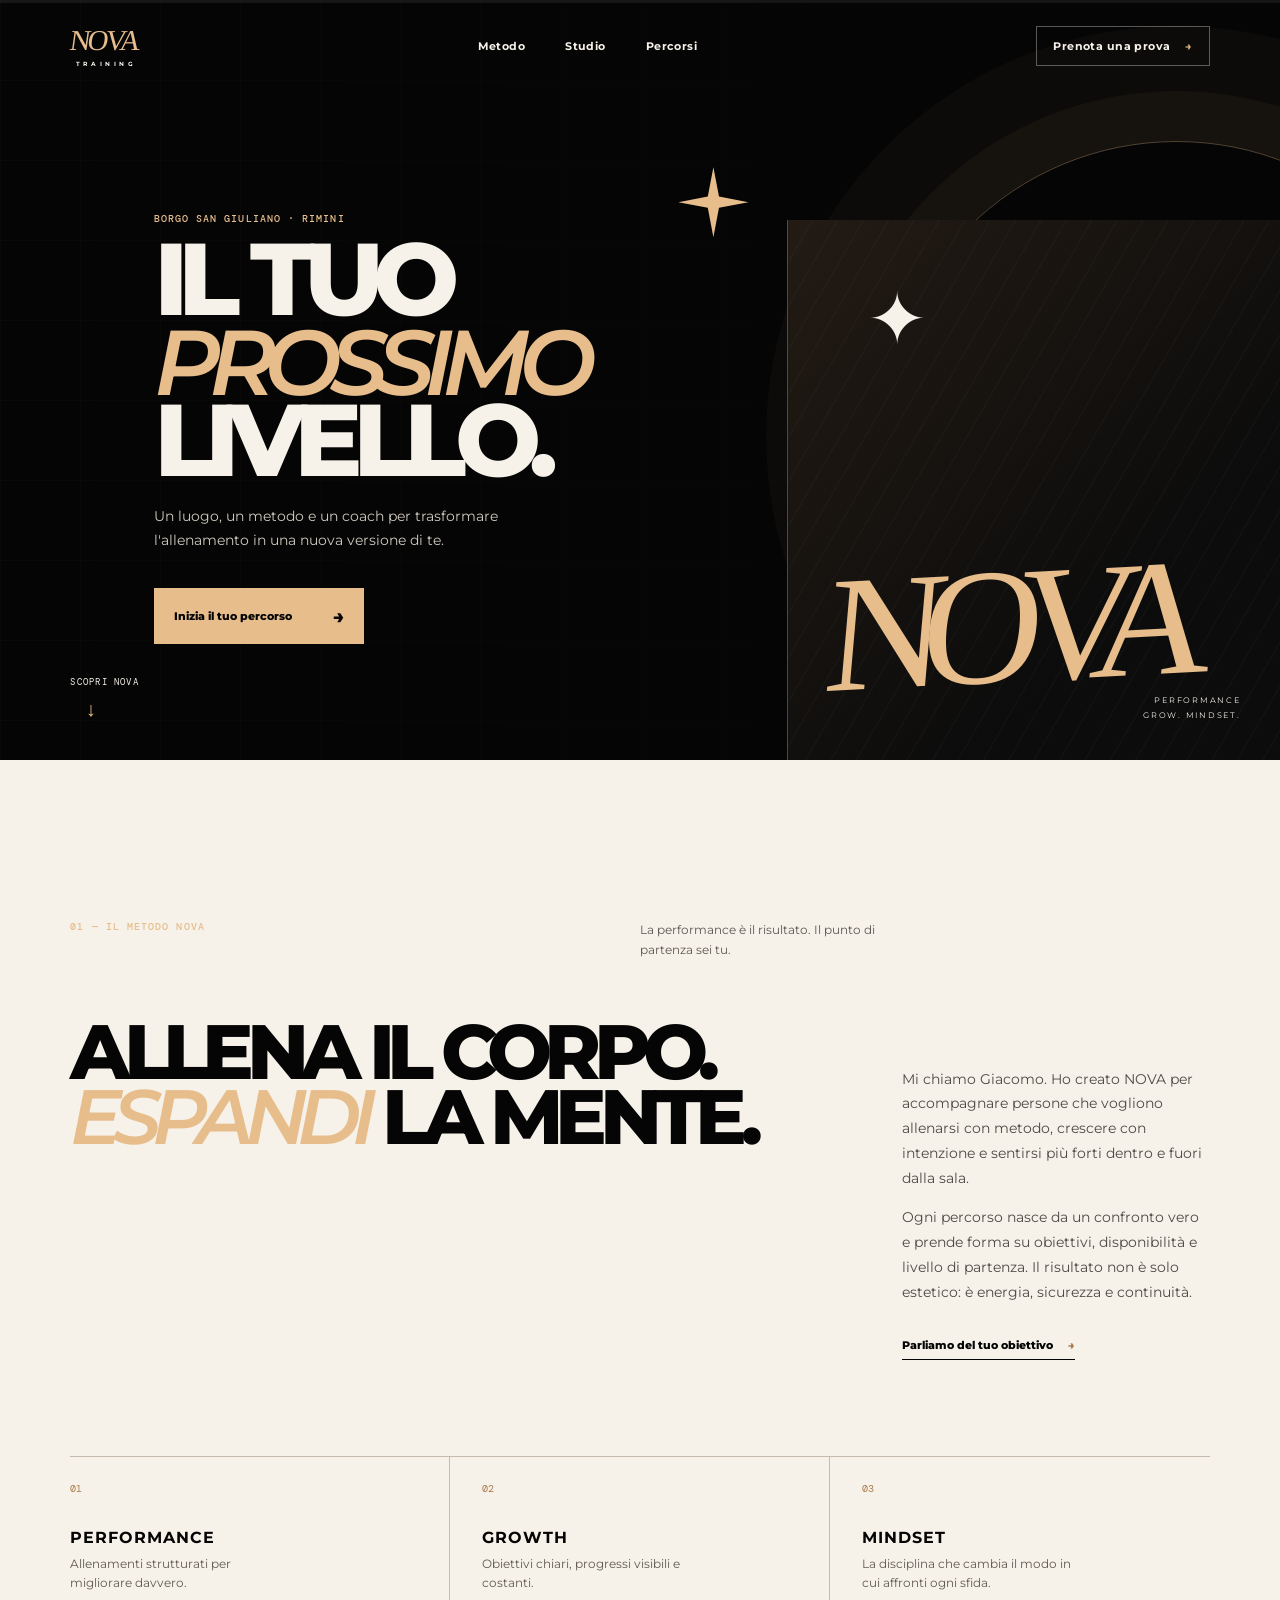
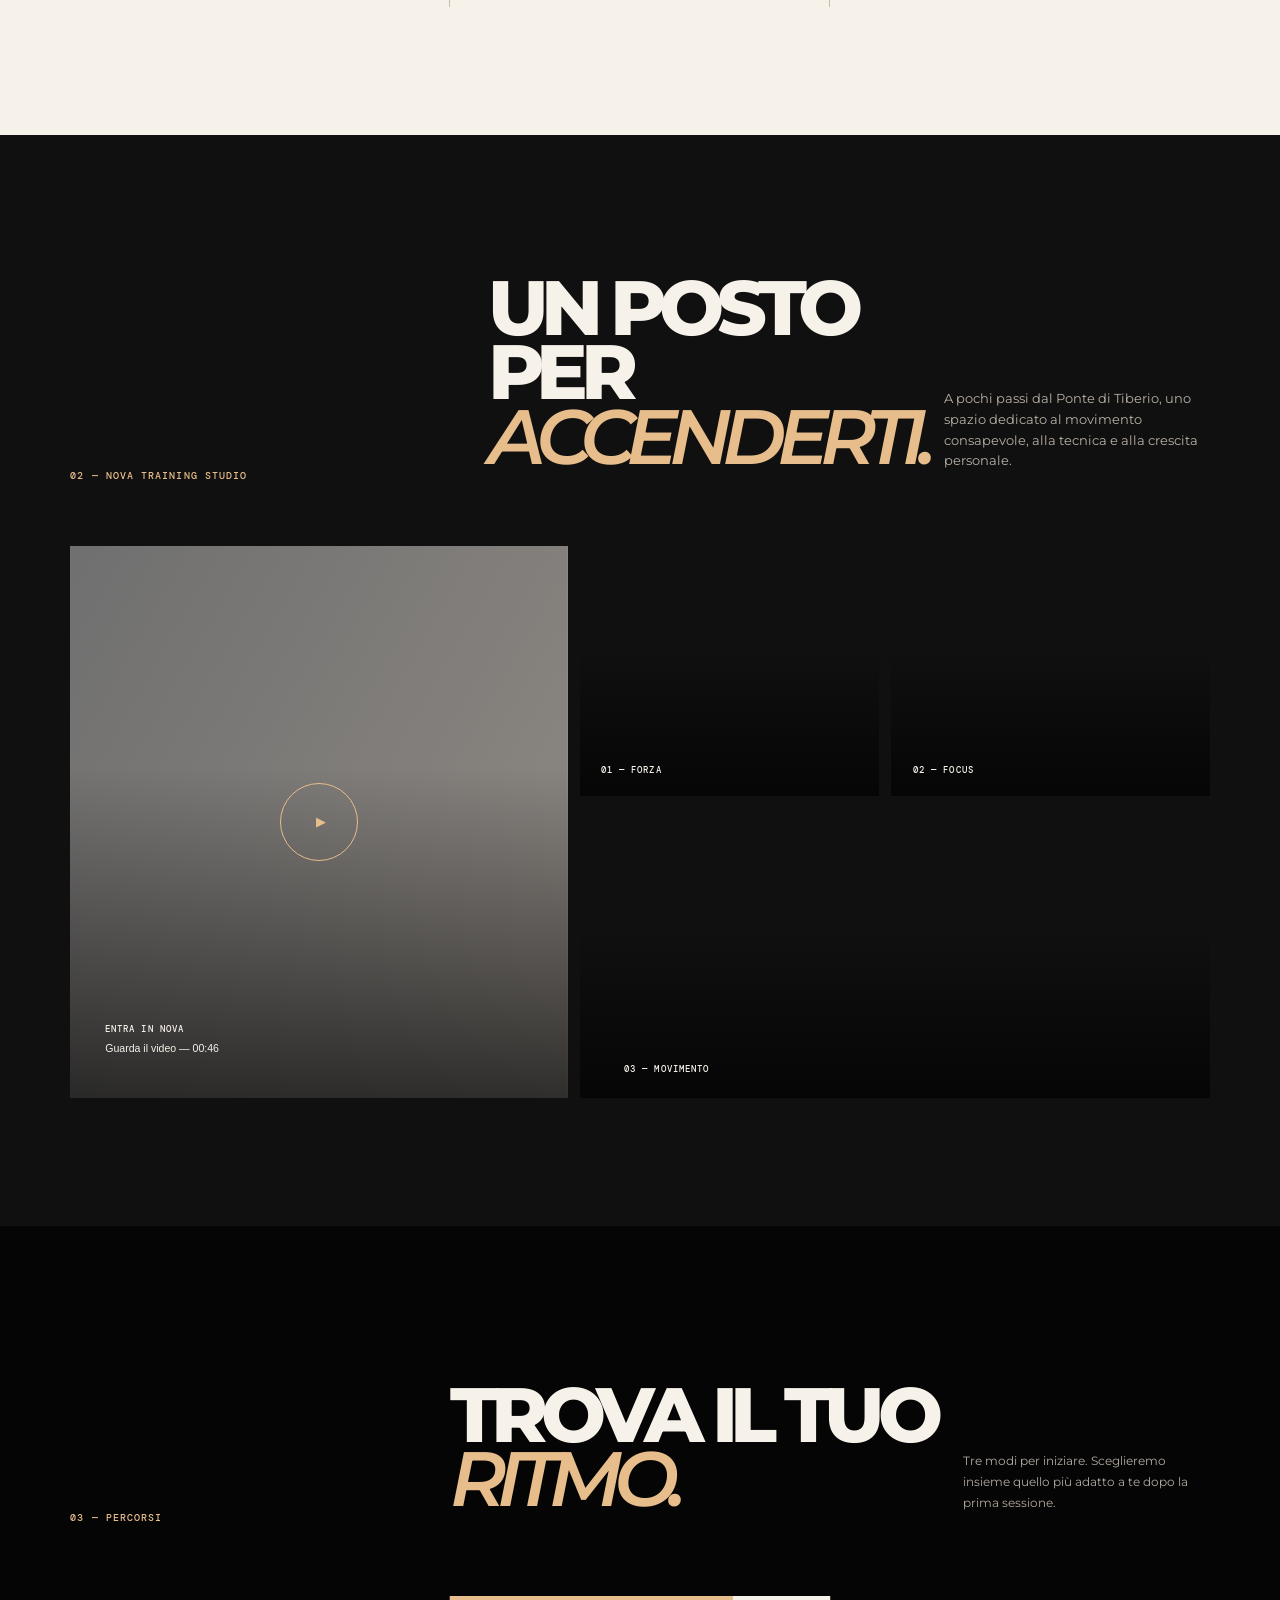
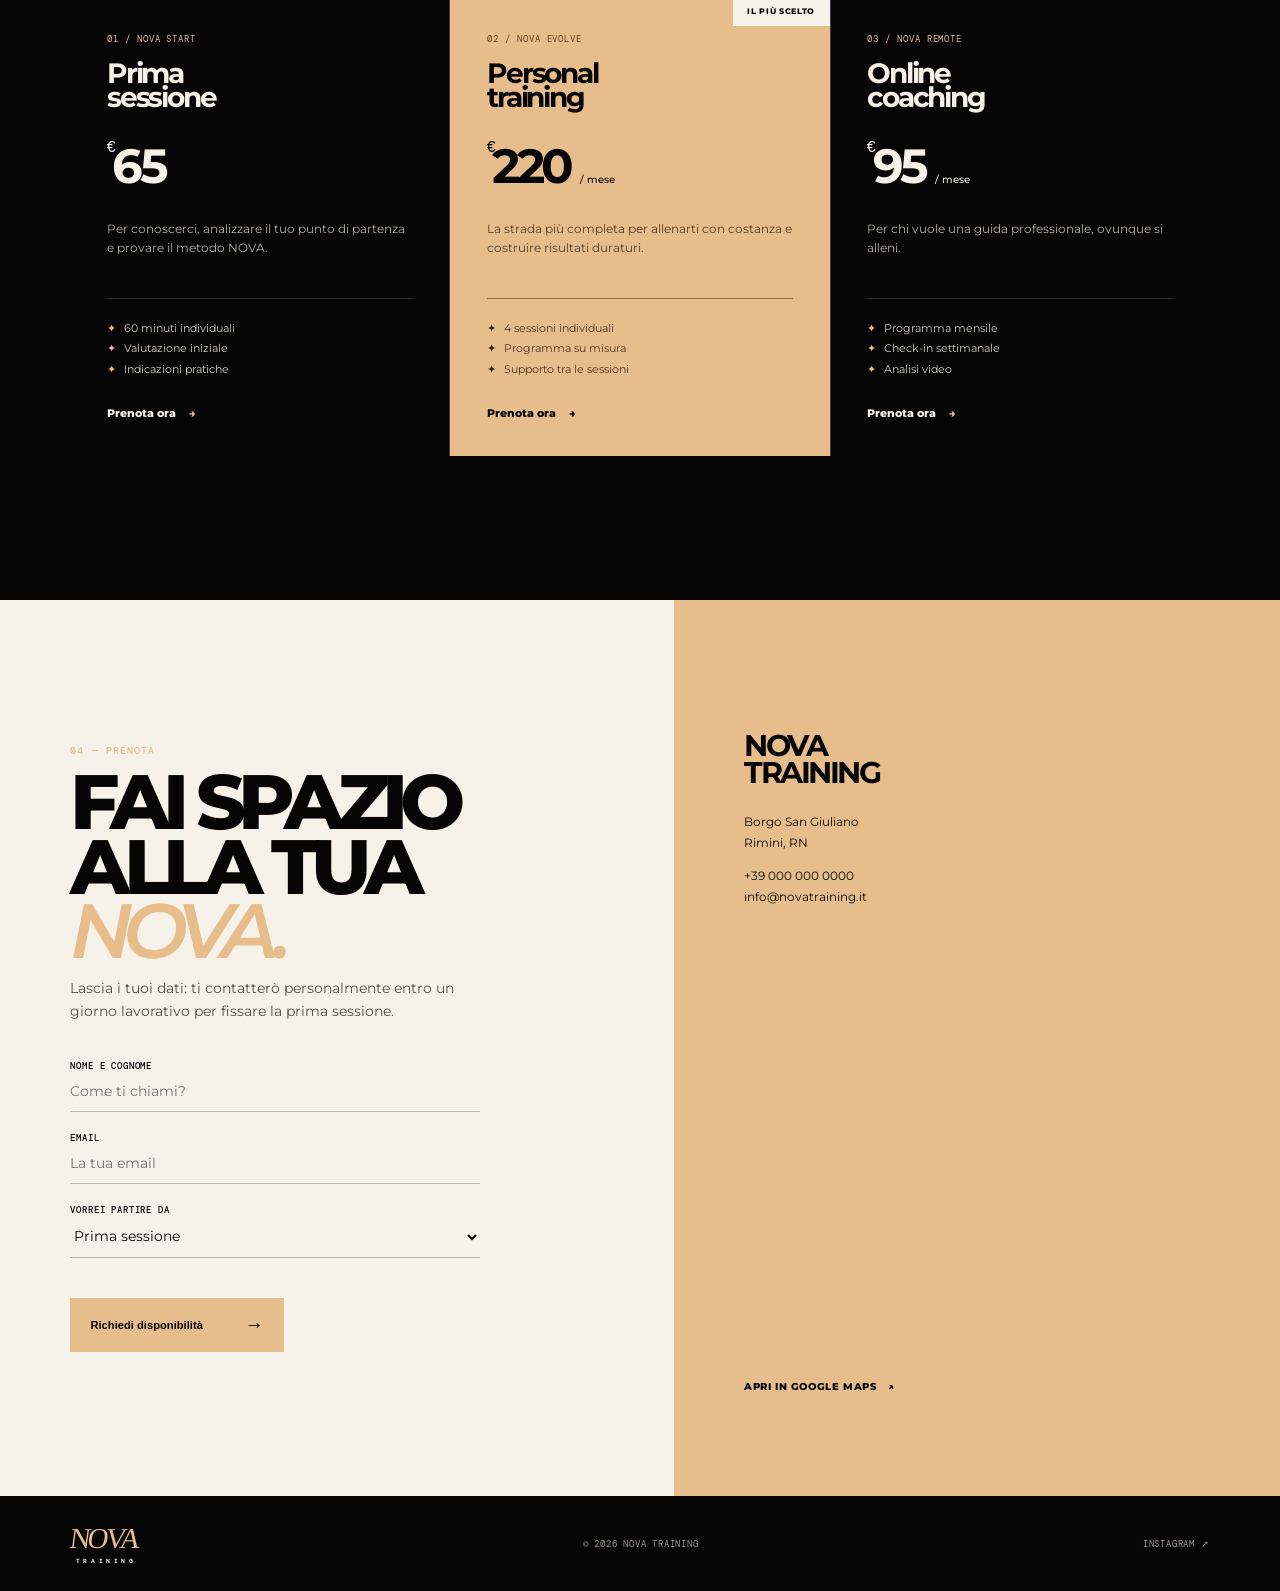
==== index.html @ 66d13d7b "Add files via upload" ====
<!doctype html>
<html lang="it">
  <head>
    <meta charset="UTF-8" />
    <meta name="viewport" content="width=device-width, initial-scale=1.0" />
    <meta name="description" content="NOVA Training: performance, crescita e mindset. Personal training a Borgo San Giuliano, Rimini." />
    <title>NOVA Training — Performance. Grow. Mindset.</title>
    <link rel="preconnect" href="https://fonts.googleapis.com" />
    <link rel="preconnect" href="https://fonts.gstatic.com" crossorigin />
    <link href="https://fonts.googleapis.com/css2?family=DM+Mono:wght@400;500&family=Montserrat:ital,wght@0,500;0,600;0,700;0,800;1,600&family=Permanent+Marker&display=swap" rel="stylesheet" />
    <link rel="stylesheet" href="nova-training.css" />
  </head>
  <body>
    <div class="progress" aria-hidden="true"><span></span></div>
    <header class="header">
      <a class="logo" href="#inizio" aria-label="NOVA Training, home"><span>NOVA</span><small>TRAINING</small></a>
      <nav aria-label="Navigazione principale"><a href="#metodo">Metodo</a><a href="#studio">Studio</a><a href="#percorsi">Percorsi</a></nav>
      <a class="header-cta" href="#prenota">Prenota una prova <b>→</b></a>
    </header>

    <main id="inizio">
      <section class="hero">
        <div class="hero-grid" aria-hidden="true"></div><div class="flash one"></div><div class="flash two"></div>
        <div class="hero-copy reveal"><p class="eyebrow">BORGO SAN GIULIANO · RIMINI</p><h1>IL TUO<br /><em>PROSSIMO</em><br />LIVELLO.</h1><p>Un luogo, un metodo e un coach per trasformare l'allenamento in una nuova versione di te.</p><a class="gold-button" href="#prenota">Inizia il tuo percorso <span>→</span></a></div>
        <div class="hero-mark" aria-hidden="true"><span class="star">✦</span><p>NOVA</p><small>PERFORMANCE<br />GROW. MINDSET.</small></div>
        <a class="scroll-link" href="#metodo">SCOPRI NOVA <span>↓</span></a>
      </section>

      <section class="statement" id="metodo">
        <div class="statement-top reveal"><p class="eyebrow">01 — IL METODO NOVA</p><p>La performance è il risultato. Il punto di partenza sei tu.</p></div>
        <div class="statement-body reveal"><h2>ALLENA IL CORPO.<br /><em>ESPANDI</em> LA MENTE.</h2><div><p>Mi chiamo Giacomo. Ho creato NOVA per accompagnare persone che vogliono allenarsi con metodo, crescere con intenzione e sentirsi più forti dentro e fuori dalla sala.</p><p>Ogni percorso nasce da un confronto vero e prende forma su obiettivi, disponibilità e livello di partenza. Il risultato non è solo estetico: è energia, sicurezza e continuità.</p><a class="arrow-link" href="#prenota">Parliamo del tuo obiettivo <span>→</span></a></div></div>
        <div class="value-list"><article class="reveal"><b>01</b><h3>PERFORMANCE</h3><p>Allenamenti strutturati per migliorare davvero.</p></article><article class="reveal"><b>02</b><h3>GROWTH</h3><p>Obiettivi chiari, progressi visibili e costanti.</p></article><article class="reveal"><b>03</b><h3>MINDSET</h3><p>La disciplina che cambia il modo in cui affronti ogni sfida.</p></article></div>
      </section>

      <section class="studio" id="studio">
        <div class="studio-intro reveal"><p class="eyebrow">02 — NOVA TRAINING STUDIO</p><h2>UN POSTO<br />PER <em>ACCENDERTI.</em></h2><p>A pochi passi dal Ponte di Tiberio, uno spazio dedicato al movimento consapevole, alla tecnica e alla crescita personale.</p></div>
        <div class="visual-board">
          <button class="video reveal" type="button" data-video="https://www.youtube-nocookie.com/embed/8mFzXnwzZqM?autoplay=1" aria-label="Guarda il video dello studio"><span class="play">▶</span><span><b>ENTRA IN NOVA</b><small>Guarda il video — 00:46</small></span></button>
          <figure class="gym-photo p-one reveal"><figcaption>01 — FORZA</figcaption></figure><figure class="gym-photo p-two reveal"><figcaption>02 — FOCUS</figcaption></figure><figure class="gym-photo p-three reveal"><figcaption>03 — MOVIMENTO</figcaption></figure>
        </div>
      </section>

      <section class="plans" id="percorsi">
        <div class="plans-title reveal"><p class="eyebrow">03 — PERCORSI</p><h2>TROVA IL TUO<br /><em>RITMO.</em></h2><p>Tre modi per iniziare. Sceglieremo insieme quello più adatto a te dopo la prima sessione.</p></div>
        <div class="plans-grid">
          <article class="reveal"><div class="plan-head"><p>01 / NOVA START</p><h3>Prima<br />sessione</h3></div><strong><sup>€</sup>65</strong><p>Per conoscerci, analizzare il tuo punto di partenza e provare il metodo NOVA.</p><ul><li>60 minuti individuali</li><li>Valutazione iniziale</li><li>Indicazioni pratiche</li></ul><a href="#prenota">Prenota ora <span>→</span></a></article>
          <article class="featured reveal"><div class="ribbon">IL PIÙ SCELTO</div><div class="plan-head"><p>02 / NOVA EVOLVE</p><h3>Personal<br />training</h3></div><strong><sup>€</sup>220 <small>/ mese</small></strong><p>La strada più completa per allenarti con costanza e costruire risultati duraturi.</p><ul><li>4 sessioni individuali</li><li>Programma su misura</li><li>Supporto tra le sessioni</li></ul><a href="#prenota">Prenota ora <span>→</span></a></article>
          <article class="reveal"><div class="plan-head"><p>03 / NOVA REMOTE</p><h3>Online<br />coaching</h3></div><strong><sup>€</sup>95 <small>/ mese</small></strong><p>Per chi vuole una guida professionale, ovunque si alleni.</p><ul><li>Programma mensile</li><li>Check-in settimanale</li><li>Analisi video</li></ul><a href="#prenota">Prenota ora <span>→</span></a></article>
        </div>
      </section>

      <section class="booking" id="prenota">
        <div class="booking-content reveal"><p class="eyebrow">04 — PRENOTA</p><h2>FAI SPAZIO<br />ALLA TUA <em>NOVA.</em></h2><p>Lascia i tuoi dati: ti contatterò personalmente entro un giorno lavorativo per fissare la prima sessione.</p><form action="https://formsubmit.co/04emmanuelecalderone@gmail.com" method="POST"><input type="hidden" name="_subject" value="Nuova richiesta di prenotazione — NOVA Training" /><input type="hidden" name="_captcha" value="false" /><label>NOME E COGNOME<input name="Nome" required placeholder="Come ti chiami?" /></label><label>EMAIL<input name="Email" required type="email" placeholder="La tua email" /></label><label>VORREI PARTIRE DA<select name="Percorso"><option>Prima sessione</option><option>Personal training</option><option>Online coaching</option></select></label><button class="gold-button" type="submit">Richiedi disponibilità <span>→</span></button></form></div>
        <aside class="location reveal"><div class="location-copy"><p class="eyebrow">DOVE SIAMO</p><h3>NOVA<br />TRAINING</h3><address>Borgo San Giuliano<br />Rimini, RN</address><a href="tel:+390000000000">+39 000 000 0000</a><a href="mailto:info@novatraining.it">info@novatraining.it</a></div><iframe title="Mappa della sede NOVA Training" src="https://www.google.com/maps?q=Borgo%20San%20Giuliano%2C%20Rimini&output=embed" loading="lazy" referrerpolicy="no-referrer-when-downgrade"></iframe><a class="maps-link" href="https://www.google.com/maps/search/?api=1&query=Borgo+San+Giuliano,+Rimini" target="_blank" rel="noreferrer">APRI IN GOOGLE MAPS <span>↗</span></a></aside>
      </section>
    </main>
    <footer><a class="logo" href="#inizio"><span>NOVA</span><small>TRAINING</small></a><span>© 2026 NOVA TRAINING</span><a href="https://instagram.com/nova_training__" target="_blank" rel="noreferrer">INSTAGRAM ↗</a></footer>
    <dialog class="modal"><button class="modal-close" aria-label="Chiudi il video">×</button><iframe title="Video NOVA Training" allow="autoplay; encrypted-media" allowfullscreen></iframe></dialog>
    <script src="nova-training.js"></script>
  </body>
</html>
---- nova-training.css ----
:root { --black:#050505; --carbon:#101010; --gold:#e7bd8b; --gold-dark:#a97948; --cream:#f6f1e9; --smoke:#a89f94; --line:#ffffff2d; } * { box-sizing:border-box; } html { scroll-behavior:smooth; } body { margin:0; background:var(--black); color:var(--cream); font-family:Montserrat,Arial,sans-serif; } a { color:inherit; text-decoration:none; } .progress { position:fixed; z-index:20; inset:0 0 auto; height:3px; background:#fff1; } .progress span { display:block; height:100%; width:0; background:var(--gold); transition:width .1s linear; } .header { height:86px; padding:0 5.5vw; display:flex; justify-content:space-between; align-items:center; position:absolute; z-index:5; inset:3px 0 auto; } .logo { display:grid; justify-items:center; line-height:.65; } .logo span { color:var(--gold); font:1.8rem/1 "Permanent Marker",cursive; letter-spacing:-.1em; transform:skew(-8deg); } .logo small { margin-top:.45rem; color:var(--cream); font-size:.36rem; font-weight:700; letter-spacing:.62em; margin-left:.62em; } nav { display:flex; gap:2.5rem; } nav a,.header-cta { font-size:.67rem; font-weight:700; letter-spacing:.04em; } nav a { position:relative; padding:.5rem 0; } nav a:after { content:""; position:absolute; width:0; height:1px; bottom:0; left:0; background:var(--gold); transition:width .3s; } nav a:hover:after { width:100%; } .header-cta { padding:.8rem 1rem; border:1px solid #ffffff55; transition:background .3s,color .3s; } .header-cta:hover { color:var(--black); background:var(--gold); } .header-cta b { color:var(--gold); margin-left:.7rem; } .hero { position:relative; min-height:760px; overflow:hidden; display:grid; grid-template-columns:1.15fr .85fr; background:var(--black); } .hero-grid { position:absolute; inset:0; opacity:.22; background-image:linear-gradient(#e7bd8b1c 1px,transparent 1px),linear-gradient(90deg,#e7bd8b1c 1px,transparent 1px); background-size:80px 80px; mask-image:linear-gradient(90deg,black,transparent 75%); } .hero:after { content:""; position:absolute; width:46vw; height:46vw; right:-15vw; top:11vw; border:1px solid #e7bd8b55; border-radius:50%; box-shadow:0 0 0 50px #e7bd8b0b,0 0 0 115px #e7bd8b08; animation:orbit 14s linear infinite; } .flash { position:absolute; background:var(--gold); clip-path:polygon(50% 0,58% 42%,100% 50%,58% 58%,50% 100%,42% 58%,0 50%,42% 42%); filter:drop-shadow(0 0 15px #e7bd8b80); } .flash.one { width:70px; height:70px; left:53%; top:22%; animation:shine 3s ease-in-out infinite; } .flash.two { width:20px; height:20px; right:8%; bottom:27%; animation:shine 3s .6s ease-in-out infinite; } .hero-copy { position:relative; z-index:1; align-self:center; padding:11rem 5vw 5rem 12vw; } .eyebrow { margin:0; color:var(--gold); font:500 .61rem "DM Mono",monospace; letter-spacing:.11em; } h1,h2,h3,p { margin-top:0; } .hero h1 { margin:.9rem 0 1.6rem; max-width:800px; font-size:clamp(4rem,8vw,8rem); line-height:.78; letter-spacing:-.1em; font-weight:800; } h1 em,h2 em { color:var(--gold); font:600 italic clamp(3.5rem,7.2vw,7.1rem)/.8 Montserrat,sans-serif; letter-spacing:-.12em; } .hero-copy>p:not(.eyebrow) { max-width:390px; color:#d0c9bf; font-size:.88rem; line-height:1.7; } .gold-button { display:inline-flex; align-items:center; justify-content:space-between; gap:2.6rem; margin-top:1.3rem; padding:1rem 1.25rem; background:var(--gold); border:0; color:var(--black); font-size:.7rem; font-weight:800; cursor:pointer; transition:transform .25s,box-shadow .25s; } .gold-button:hover { transform:translateY(-3px); box-shadow:0 10px 23px #0008; } .gold-button span { font-size:1.2rem; } .hero-mark { position:relative; z-index:1; align-self:end; height:540px; margin-left:4vw; border-left:1px solid #e7bd8b55; background:linear-gradient(135deg,#231b14,#0c0c0c 70%); overflow:hidden; } .hero-mark:before { content:""; position:absolute; inset:0; background:repeating-linear-gradient(120deg,transparent 0,transparent 20px,#ffffff06 21px,#ffffff06 22px); } .hero-mark .star { position:absolute; z-index:1; left:16%; top:10%; color:var(--cream); font-size:4.5rem; animation:shine 4s ease-in-out infinite; } .hero-mark p { position:absolute; z-index:1; left:8%; bottom:14%; margin:0; color:var(--gold); font:clamp(6rem,13vw,13rem)/.7 "Permanent Marker",cursive; letter-spacing:-.15em; transform:skew(-8deg) rotate(-3deg); } .hero-mark small { position:absolute; z-index:1; right:8%; bottom:7%; text-align:right; color:var(--cream); font-size:.5rem; line-height:1.8; letter-spacing:.22em; } .scroll-link { position:absolute; z-index:2; left:5.5vw; bottom:5%; font:400 .55rem "DM Mono",monospace; letter-spacing:.14em; } .scroll-link span { display:block; color:var(--gold); font-size:1.25rem; margin:.5rem 0 0 .9rem; animation:bob 1.8s ease-in-out infinite; } .statement { padding:10rem 5.5vw 8rem; color:var(--black); background:var(--cream); } .statement-top { display:grid; grid-template-columns:1fr 1fr; } .statement-top>p:last-child { max-width:250px; margin:0; color:#5c5751; font-size:.77rem; line-height:1.6; } .statement-body { display:grid; grid-template-columns:1.4fr .6fr; gap:9vw; margin:3rem 0 6rem; } h2 { margin:.8rem 0; font-size:clamp(3.2rem,6vw,6.2rem); font-weight:800; line-height:.84; letter-spacing:-.1em; } h2 em { font-size:inherit; line-height:inherit; } .statement-body>div { padding-top:3.7rem; } .statement-body>div p { color:#4d4b47; font-size:.89rem; line-height:1.75; } .arrow-link { display:inline-block; margin-top:1.2rem; padding-bottom:.4rem; border-bottom:1px solid var(--black); font-size:.68rem; font-weight:800; } .arrow-link span { margin-left:.7rem; color:var(--gold-dark); } .value-list { display:grid; grid-template-columns:repeat(3,1fr); border-top:1px solid #c5bcae; } .value-list article { min-height:150px; padding:1.25rem 2rem 0 0; border-right:1px solid #c5bcae; } .value-list article+article { padding-left:2rem; } .value-list article:last-child { border:0; } .value-list b { color:var(--gold-dark); font:400 .62rem "DM Mono",monospace; } .value-list h3 { margin:2rem 0 .5rem; font-size:1rem; letter-spacing:.06em; } .value-list p { max-width:210px; color:#5f5a52; font-size:.74rem; line-height:1.6; } .studio { padding:8rem 5.5vw; background:var(--carbon); } .studio-intro { display:grid; grid-template-columns:1.1fr 1.2fr .7fr; align-items:end; margin-bottom:4rem; } .studio h2 { color:var(--cream); } .studio h2 em,.plans h2 em,.booking h2 em { font-size:inherit; } .studio-intro>p:last-child { margin:0 0 .6rem; color:#b9b0a6; font-size:.79rem; line-height:1.65; } .visual-board { display:grid; grid-template-columns:1.25fr .75fr .8fr; grid-template-rows:250px 290px; gap:12px; } .video,.gym-photo { position:relative; overflow:hidden; background-size:cover; background-position:center; } .video { grid-row:span 2; border:0; color:var(--cream); text-align:left; cursor:pointer; background-image:linear-gradient(120deg,#0008,#24180b78),url('https://images.unsplash.com/photo-1581009146145-b5ef050c2e1e?auto=format&fit=crop&w=1400&q=85'); } .video:after,.gym-photo:after { content:""; position:absolute; inset:0; background:linear-gradient(0deg,#000a,transparent 60%); } .play { position:absolute; z-index:1; top:50%; left:50%; width:78px; height:78px; display:grid; place-items:center; padding-left:4px; border:1px solid var(--gold); border-radius:50%; color:var(--gold); transform:translate(-50%,-50%); transition:background .3s,color .3s,transform .3s; } .video:hover .play { color:var(--black); background:var(--gold); transform:translate(-50%,-50%) scale(1.1); } .video>span:last-child,.gym-photo figcaption { position:absolute; z-index:1; left:7%; bottom:8%; display:flex; flex-direction:column; gap:.4rem; } .video b,.gym-photo figcaption { font:500 .59rem "DM Mono",monospace; letter-spacing:.11em; } .video small { font-size:.66rem; } .gym-photo { margin:0; transition:transform .45s; } .gym-photo:hover { transform:scale(.985); } .p-one { background-image:url('https://images.unsplash.com/photo-1534438327276-14e5300c3a48?auto=format&fit=crop&w=800&q=85'); }.p-two { background-image:url('https://images.unsplash.com/photo-1571019613454-1cb2f99b2d8b?auto=format&fit=crop&w=800&q=85'); }.p-three { grid-column:2/4; background-image:url('https://images.unsplash.com/photo-1517836357463-d25dfeac3438?auto=format&fit=crop&w=1200&q=85'); }.plans { padding:9rem 5.5vw; background:var(--black); }.plans-title { display:grid; grid-template-columns:1fr 1.35fr .65fr; align-items:end; margin-bottom:4.5rem; }.plans h2 { color:var(--cream); }.plans-title>p:last-child { margin:0 0 .7rem; color:#b3aaa0; font-size:.78rem; line-height:1.65; }.plans-grid { display:grid; grid-template-columns:repeat(3,1fr); gap:1px; background:#ffffff36; }.plans-grid article { position:relative; min-height:460px; padding:2.3rem; display:flex; flex-direction:column; background:var(--black); transition:background .35s,color .35s; }.plans-grid article:hover { background:#181512; }.plans-grid .featured { color:var(--black); background:var(--gold); }.ribbon { position:absolute; right:0; top:0; padding:.6rem .9rem; background:var(--cream); font-size:.53rem; font-weight:800; letter-spacing:.08em; }.plan-head p { margin:0; color:var(--gold); font:400 .58rem "DM Mono",monospace; letter-spacing:.1em; }.featured .plan-head p { color:#62421f; }.plan-head h3 { margin:1rem 0 1.7rem; font-size:1.75rem; line-height:.86; letter-spacing:-.08em; }.plans-grid strong { font-size:3rem; letter-spacing:-.08em; }.plans-grid sup { vertical-align:top; font:400 .95rem "DM Mono",monospace; }.plans-grid strong small { font:500 .65rem Montserrat,sans-serif; letter-spacing:0; }.plans-grid article>p { min-height:55px; margin:1.5rem 0; color:#b5ada4; font-size:.76rem; line-height:1.6; }.plans-grid .featured>p { color:#533d26; }.plans-grid ul { margin:0; padding:1.3rem 0; border-top:1px solid var(--line); list-style:none; color:#d4cdc4; font-size:.66rem; line-height:1.9; }.plans-grid .featured ul { border-color:#956d41; color:#4b3724; }.plans-grid li:before { content:"✦"; margin-right:.5rem; color:var(--gold); }.plans-grid .featured li:before { color:#302115; }.plans-grid article>a { margin-top:auto; font-size:.68rem; font-weight:800; }.plans-grid article>a span { margin-left:.6rem; color:var(--gold); }.plans-grid .featured>a span { color:var(--black); }.booking { display:grid; grid-template-columns:1fr .9fr; background:var(--cream); color:var(--black); }.booking-content { padding:9rem 8vw 9rem 5.5vw; }.booking-content>p:not(.eyebrow) { max-width:420px; color:#54504a; font-size:.85rem; line-height:1.7; }.booking form { display:grid; gap:1.25rem; max-width:410px; margin-top:2.3rem; }.booking label { font:500 .58rem "DM Mono",monospace; letter-spacing:.09em; }.booking input,.booking select { display:block; width:100%; padding:.72rem 0; outline:0; border:0; border-bottom:1px solid #bdb5aa; background:transparent; color:var(--black); font:400 .85rem Montserrat,sans-serif; }.booking input:focus,.booking select:focus { border-color:var(--gold-dark); }.booking button { justify-self:start; }.location { display:grid; grid-template-rows:1fr 245px auto; gap:1rem; padding:6.5rem 5.5vw; background:var(--gold); }.location h3 { margin:1rem 0; font-size:1.9rem; line-height:.87; letter-spacing:-.08em; }.location address { margin:1.6rem 0 .8rem; font-size:.78rem; line-height:1.65; font-style:normal; }.location-copy>a { display:block; font-size:.73rem; line-height:1.8; }.location iframe { width:100%; height:245px; border:0; filter:grayscale(1) contrast(.85); }.maps-link { align-self:end; font-size:.62rem; font-weight:800; letter-spacing:.06em; }.maps-link span { margin-left:.5rem; } footer { display:flex; align-items:center; justify-content:space-between; gap:1rem; padding:1.7rem 5.5vw; background:var(--black); color:#9e968d; font:400 .55rem "DM Mono",monospace; letter-spacing:.09em; }.modal { width:min(90vw,900px); padding:0; overflow:visible; border:0; background:#000; }.modal::backdrop { background:#000d; }.modal iframe { display:block; width:100%; aspect-ratio:16/9; border:0; }.modal-close { position:absolute; right:0; top:-38px; border:0; background:transparent; color:var(--cream); font-size:2rem; cursor:pointer; }.reveal { opacity:0; transform:translateY(28px); transition:opacity .8s ease,transform .8s ease; }.reveal.visible { opacity:1; transform:none; } @keyframes orbit { to { transform:rotate(360deg); } } @keyframes shine { 50% { transform:scale(1.22) rotate(12deg); opacity:.65; } } @keyframes bob { 50% { transform:translateY(7px); } } @media (max-width:760px) { .header { height:70px; padding:0 6vw; }.header nav { display:none; }.header-cta { padding:.65rem .7rem; font-size:.57rem; }.hero { display:block; min-height:730px; }.hero-copy { padding:34vw 12vw 2rem; }.hero-mark { height:300px; margin:1rem 0 0 20%; }.hero-mark p { font-size:7rem; }.hero h1 { font-size:clamp(3.9rem,15vw,6rem); }.scroll-link { left:7vw; bottom:2%; }.statement,.studio,.plans { padding:5rem 6vw; }.statement-top,.statement-body,.studio-intro,.plans-title { display:block; }.statement-top>p:last-child,.studio-intro>p:last-child,.plans-title>p:last-child { margin-top:1.5rem; }.statement-body { margin:2rem 0 4rem; }.statement-body>div { padding-top:.5rem; }.value-list { display:block; }.value-list article,.value-list article+article { min-height:0; padding:1.2rem 0; border-right:0; border-bottom:1px solid #c5bcae; }.visual-board { grid-template-columns:1fr 1fr; grid-template-rows:280px 170px 170px; }.video { grid-row:auto; grid-column:span 2; }.p-three { grid-column:span 2; }.plans-title { margin-bottom:2.8rem; }.plans-grid { display:block; }.plans-grid article { min-height:0; margin-bottom:1px; }.booking { display:block; }.booking-content { padding:5rem 6vw; }.location { padding:4rem 6vw; }.location iframe { height:260px; } footer { padding:1.5rem 6vw; flex-wrap:wrap; }.reveal { transform:translateY(18px); } } @media (prefers-reduced-motion:reduce) { *,*:before,*:after { animation-duration:.01ms!important; animation-iteration-count:1!important; scroll-behavior:auto!important; transition-duration:.01ms!important; }.reveal { opacity:1; transform:none; } }
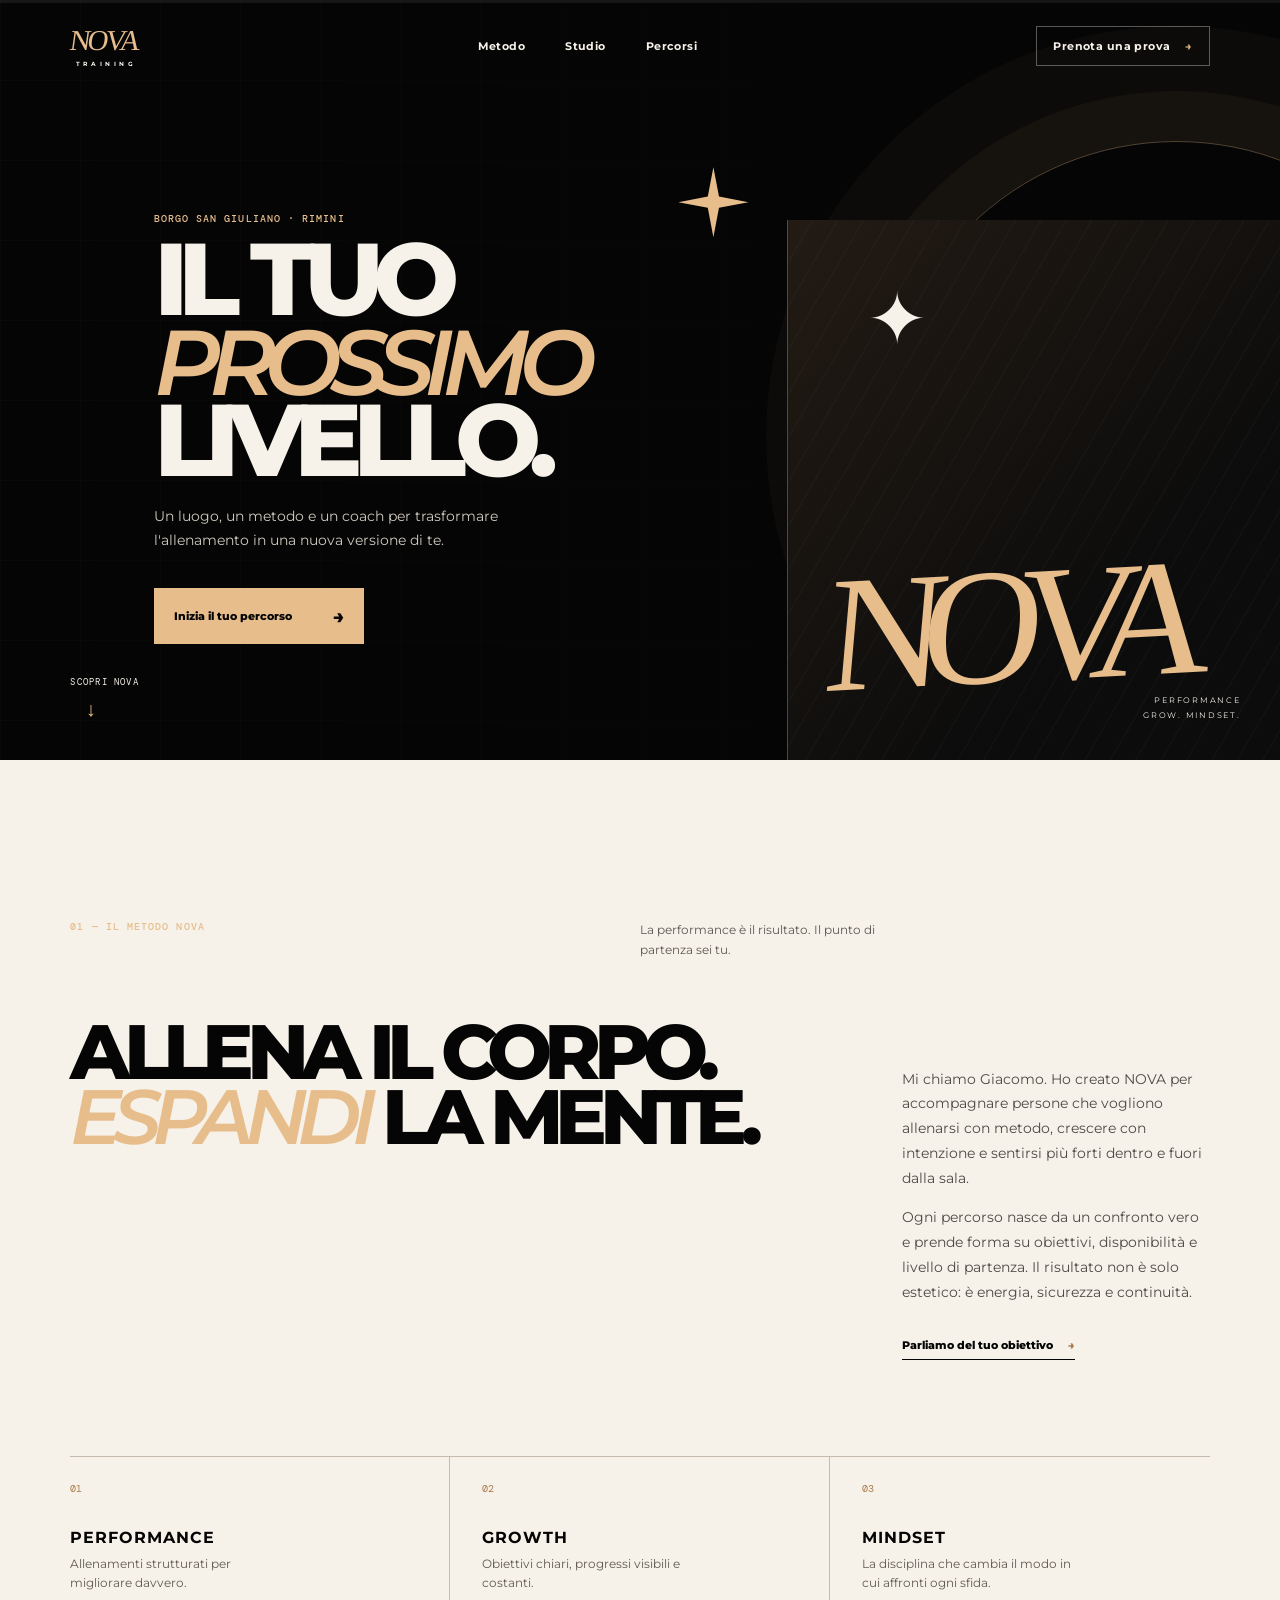
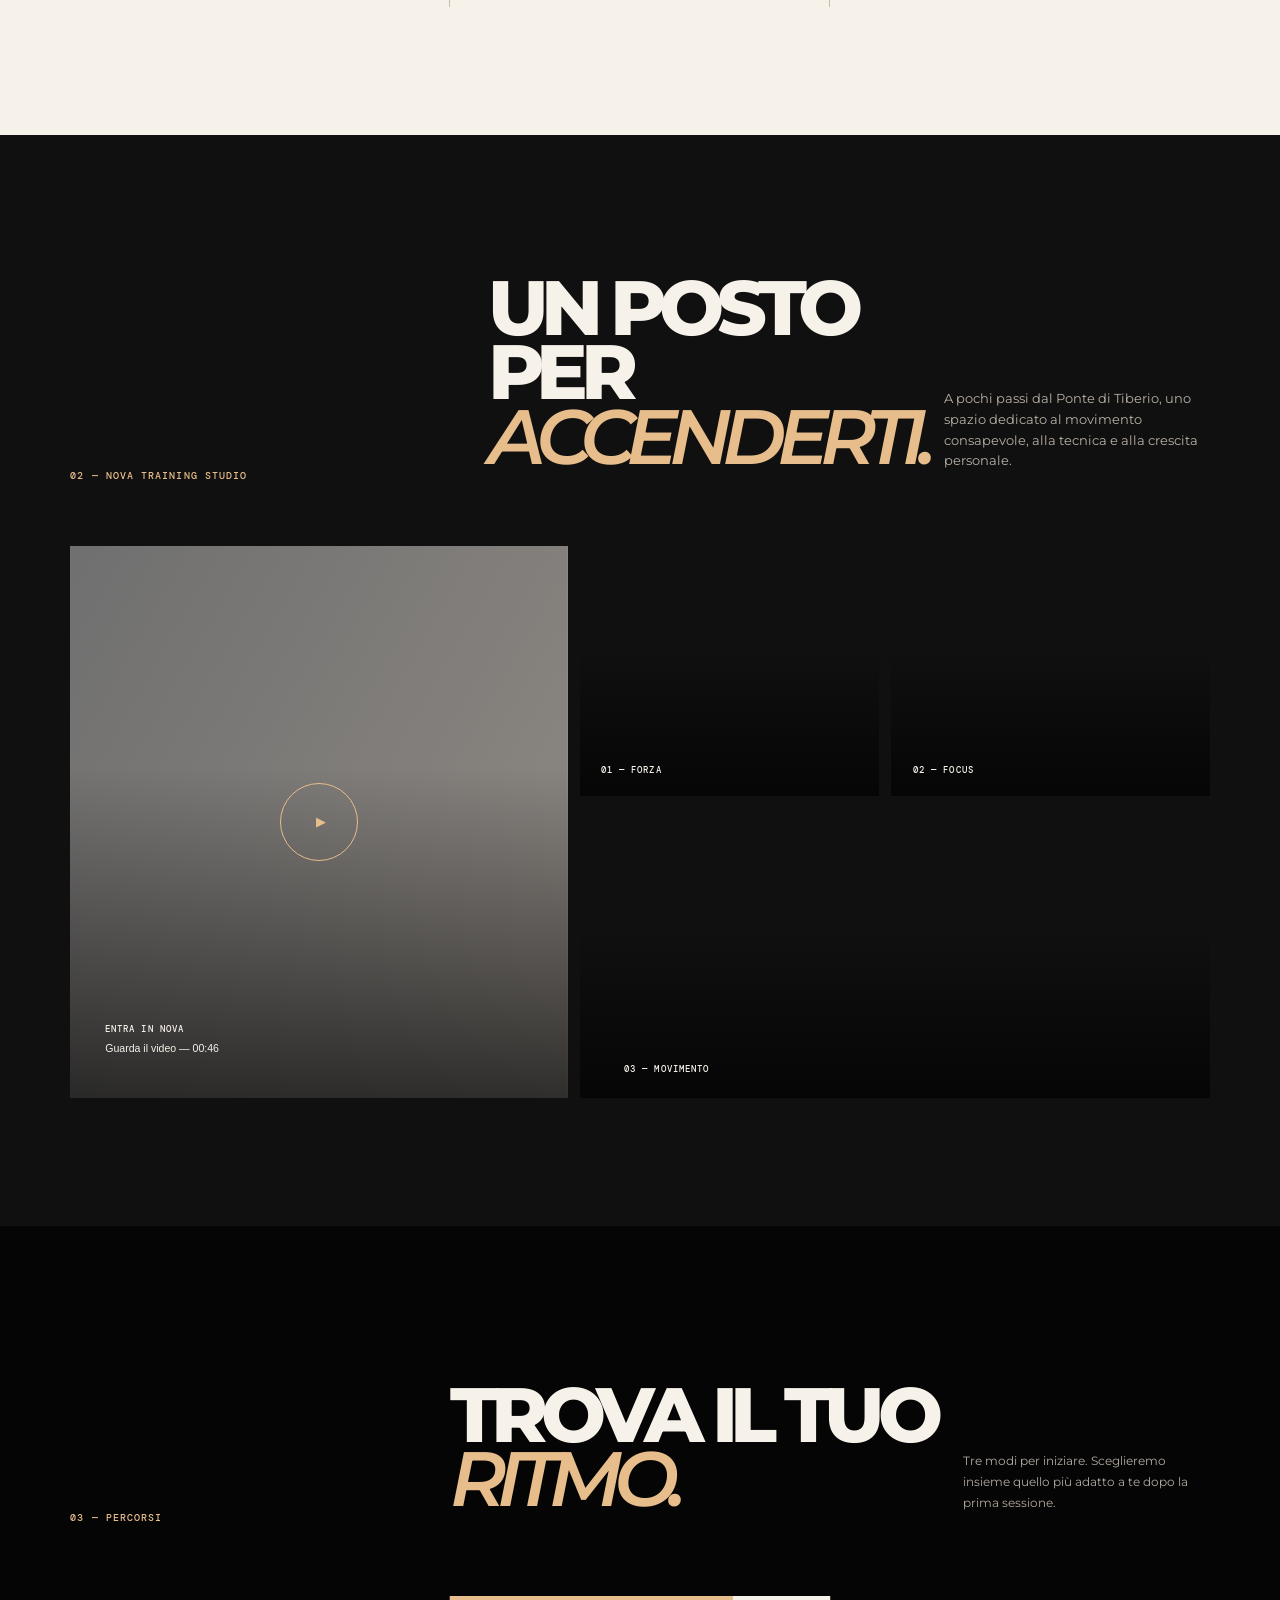
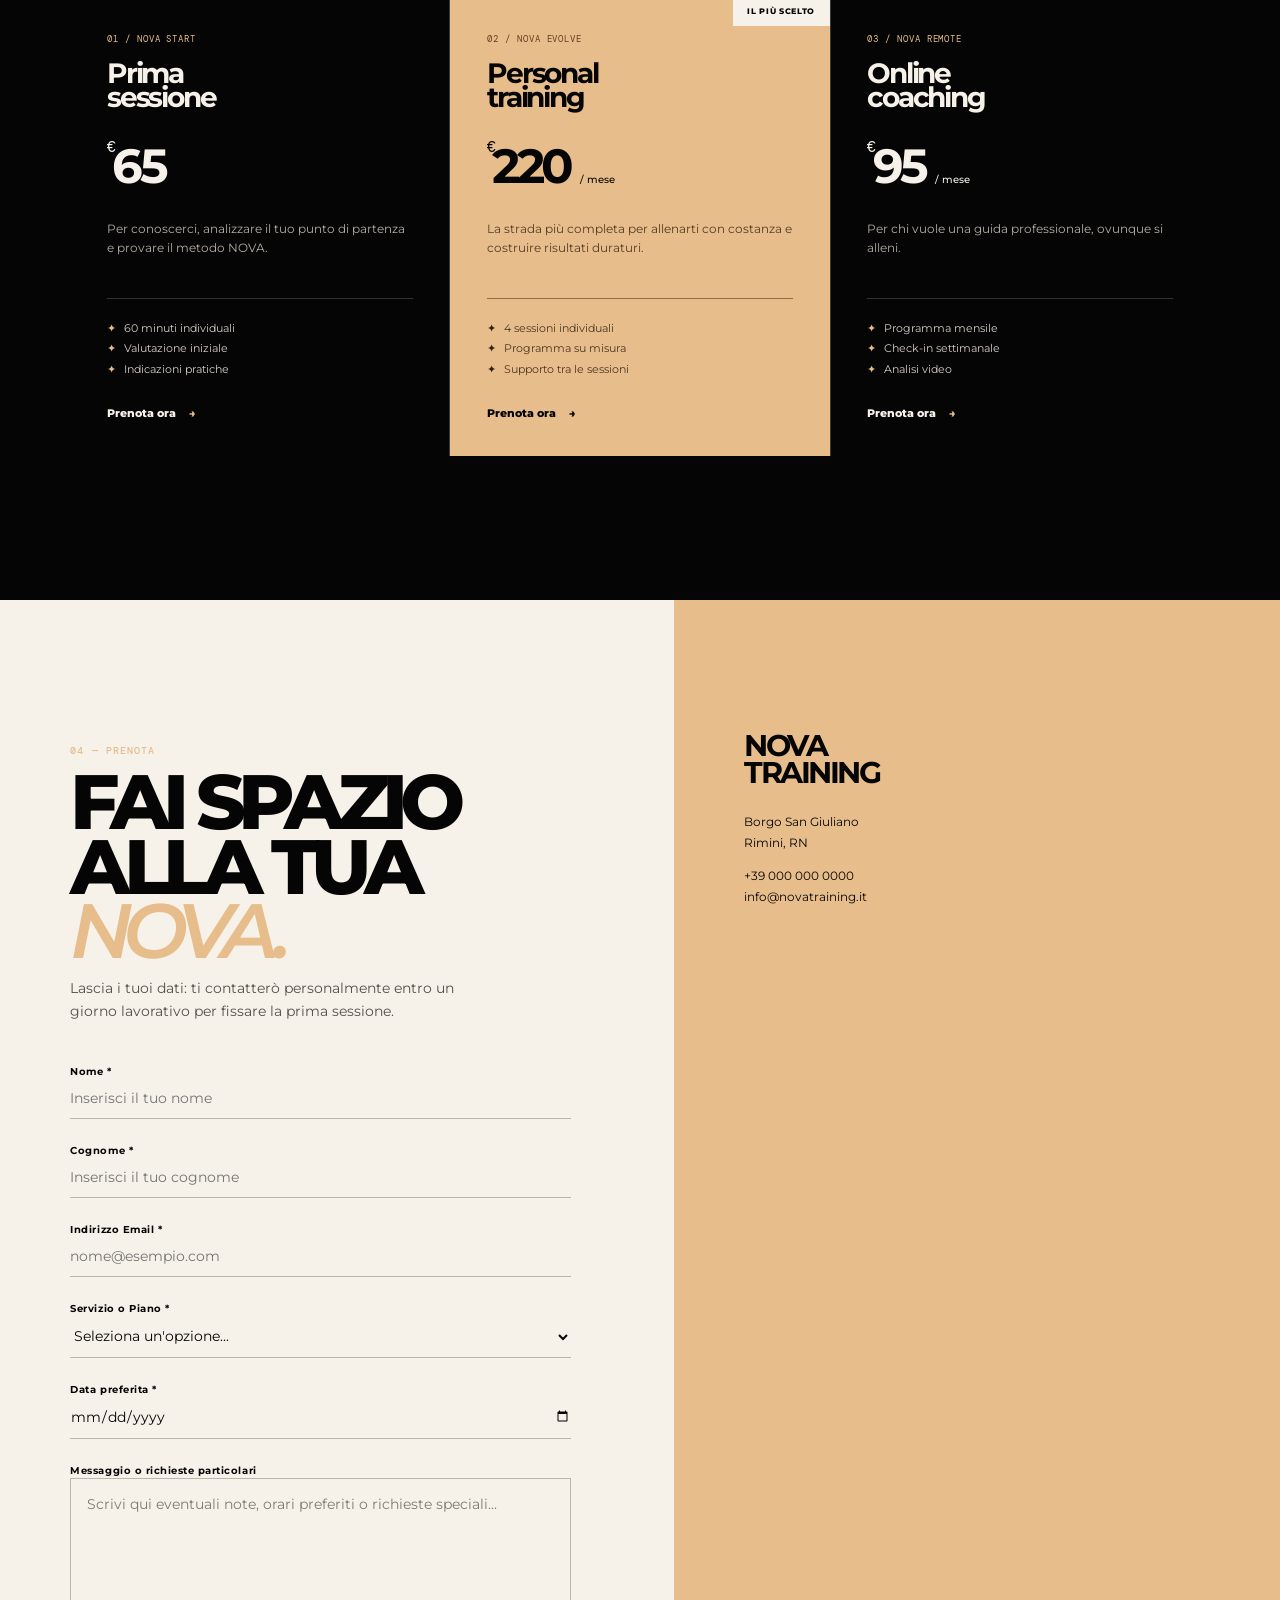
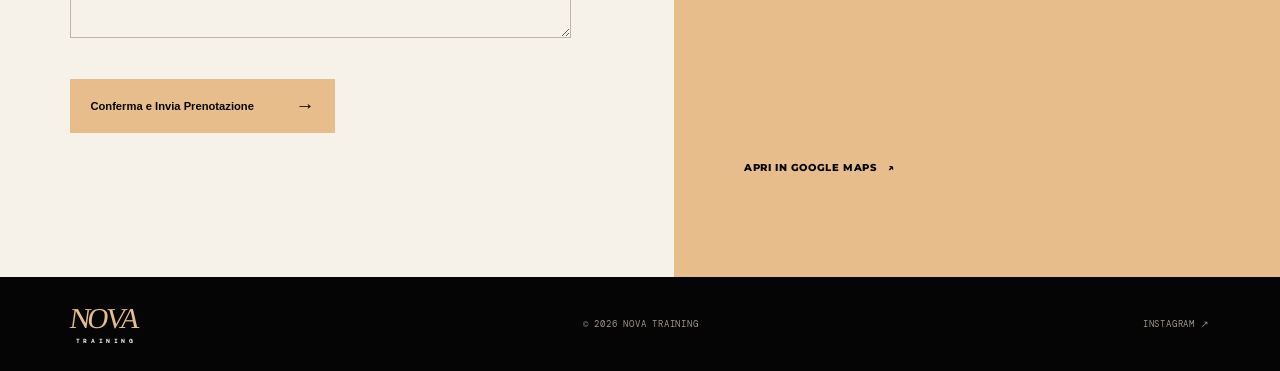
==== commit ddadf8a8: "Add files via upload" ====
--- a/index.html
+++ b/index.html
@@ -3,59 +3,260 @@
   <head>
     <meta charset="UTF-8" />
     <meta name="viewport" content="width=device-width, initial-scale=1.0" />
-    <meta name="description" content="NOVA Training: performance, crescita e mindset. Personal training a Borgo San Giuliano, Rimini." />
+    <meta
+      name="description"
+      content="NOVA Training: performance, crescita e mindset. Personal training a Borgo San Giuliano, Rimini."
+    />
     <title>NOVA Training — Performance. Grow. Mindset.</title>
+
     <link rel="preconnect" href="https://fonts.googleapis.com" />
     <link rel="preconnect" href="https://fonts.gstatic.com" crossorigin />
-    <link href="https://fonts.googleapis.com/css2?family=DM+Mono:wght@400;500&family=Montserrat:ital,wght@0,500;0,600;0,700;0,800;1,600&family=Permanent+Marker&display=swap" rel="stylesheet" />
-    <link rel="stylesheet" href="nova-training.css" />
+    <link
+      href="https://fonts.googleapis.com/css2?family=DM+Mono:wght@400;500&family=Montserrat:ital,wght@0,500;0,600;0,700;0,800;1,600&family=Permanent+Marker&display=swap"
+      rel="stylesheet"
+    />
+    <link rel="stylesheet" href="style.css" />
   </head>
+
   <body>
     <div class="progress" aria-hidden="true"><span></span></div>
+
     <header class="header">
-      <a class="logo" href="#inizio" aria-label="NOVA Training, home"><span>NOVA</span><small>TRAINING</small></a>
-      <nav aria-label="Navigazione principale"><a href="#metodo">Metodo</a><a href="#studio">Studio</a><a href="#percorsi">Percorsi</a></nav>
+      <a class="logo" href="#inizio" aria-label="NOVA Training, home">
+        <span>NOVA</span>
+        <small>TRAINING</small>
+      </a>
+
+      <nav aria-label="Navigazione principale">
+        <a href="#metodo">Metodo</a>
+        <a href="#studio">Studio</a>
+        <a href="#percorsi">Percorsi</a>
+      </nav>
+
       <a class="header-cta" href="#prenota">Prenota una prova <b>→</b></a>
     </header>
 
     <main id="inizio">
       <section class="hero">
-        <div class="hero-grid" aria-hidden="true"></div><div class="flash one"></div><div class="flash two"></div>
-        <div class="hero-copy reveal"><p class="eyebrow">BORGO SAN GIULIANO · RIMINI</p><h1>IL TUO<br /><em>PROSSIMO</em><br />LIVELLO.</h1><p>Un luogo, un metodo e un coach per trasformare l'allenamento in una nuova versione di te.</p><a class="gold-button" href="#prenota">Inizia il tuo percorso <span>→</span></a></div>
-        <div class="hero-mark" aria-hidden="true"><span class="star">✦</span><p>NOVA</p><small>PERFORMANCE<br />GROW. MINDSET.</small></div>
+        <div class="hero-grid" aria-hidden="true"></div>
+        <div class="flash one" aria-hidden="true"></div>
+        <div class="flash two" aria-hidden="true"></div>
+
+        <div class="hero-copy reveal">
+          <p class="eyebrow">BORGO SAN GIULIANO · RIMINI</p>
+          <h1>IL TUO<br /><em>PROSSIMO</em><br />LIVELLO.</h1>
+          <p>
+            Un luogo, un metodo e un coach per trasformare l'allenamento in una nuova
+            versione di te.
+          </p>
+          <a class="gold-button" href="#prenota">Inizia il tuo percorso <span>→</span></a>
+        </div>
+
+        <div class="hero-mark" aria-hidden="true">
+          <span class="star">✦</span>
+          <p>NOVA</p>
+          <small>PERFORMANCE<br />GROW. MINDSET.</small>
+        </div>
+
         <a class="scroll-link" href="#metodo">SCOPRI NOVA <span>↓</span></a>
       </section>
 
       <section class="statement" id="metodo">
-        <div class="statement-top reveal"><p class="eyebrow">01 — IL METODO NOVA</p><p>La performance è il risultato. Il punto di partenza sei tu.</p></div>
-        <div class="statement-body reveal"><h2>ALLENA IL CORPO.<br /><em>ESPANDI</em> LA MENTE.</h2><div><p>Mi chiamo Giacomo. Ho creato NOVA per accompagnare persone che vogliono allenarsi con metodo, crescere con intenzione e sentirsi più forti dentro e fuori dalla sala.</p><p>Ogni percorso nasce da un confronto vero e prende forma su obiettivi, disponibilità e livello di partenza. Il risultato non è solo estetico: è energia, sicurezza e continuità.</p><a class="arrow-link" href="#prenota">Parliamo del tuo obiettivo <span>→</span></a></div></div>
-        <div class="value-list"><article class="reveal"><b>01</b><h3>PERFORMANCE</h3><p>Allenamenti strutturati per migliorare davvero.</p></article><article class="reveal"><b>02</b><h3>GROWTH</h3><p>Obiettivi chiari, progressi visibili e costanti.</p></article><article class="reveal"><b>03</b><h3>MINDSET</h3><p>La disciplina che cambia il modo in cui affronti ogni sfida.</p></article></div>
+        <div class="statement-top reveal">
+          <p class="eyebrow">01 — IL METODO NOVA</p>
+          <p>La performance è il risultato. Il punto di partenza sei tu.</p>
+        </div>
+
+        <div class="statement-body reveal">
+          <h2>ALLENA IL CORPO.<br /><em>ESPANDI</em> LA MENTE.</h2>
+          <div>
+            <p>
+              Mi chiamo Giacomo. Ho creato NOVA per accompagnare persone che vogliono
+              allenarsi con metodo, crescere con intenzione e sentirsi più forti dentro e
+              fuori dalla sala.
+            </p>
+            <p>
+              Ogni percorso nasce da un confronto vero e prende forma su obiettivi,
+              disponibilità e livello di partenza. Il risultato non è solo estetico: è
+              energia, sicurezza e continuità.
+            </p>
+            <a class="arrow-link" href="#prenota">
+              Parliamo del tuo obiettivo <span>→</span>
+            </a>
+          </div>
+        </div>
+
+        <div class="value-list">
+          <article class="reveal">
+            <b>01</b>
+            <h3>PERFORMANCE</h3>
+            <p>Allenamenti strutturati per migliorare davvero.</p>
+          </article>
+          <article class="reveal">
+            <b>02</b>
+            <h3>GROWTH</h3>
+            <p>Obiettivi chiari, progressi visibili e costanti.</p>
+          </article>
+          <article class="reveal">
+            <b>03</b>
+            <h3>MINDSET</h3>
+            <p>La disciplina che cambia il modo in cui affronti ogni sfida.</p>
+          </article>
+        </div>
       </section>
 
       <section class="studio" id="studio">
-        <div class="studio-intro reveal"><p class="eyebrow">02 — NOVA TRAINING STUDIO</p><h2>UN POSTO<br />PER <em>ACCENDERTI.</em></h2><p>A pochi passi dal Ponte di Tiberio, uno spazio dedicato al movimento consapevole, alla tecnica e alla crescita personale.</p></div>
+        <div class="studio-intro reveal">
+          <p class="eyebrow">02 — NOVA TRAINING STUDIO</p>
+          <h2>UN POSTO<br />PER <em>ACCENDERTI.</em></h2>
+          <p>
+            A pochi passi dal Ponte di Tiberio, uno spazio dedicato al movimento
+            consapevole, alla tecnica e alla crescita personale.
+          </p>
+        </div>
+
         <div class="visual-board">
-          <button class="video reveal" type="button" data-video="https://www.youtube-nocookie.com/embed/8mFzXnwzZqM?autoplay=1" aria-label="Guarda il video dello studio"><span class="play">▶</span><span><b>ENTRA IN NOVA</b><small>Guarda il video — 00:46</small></span></button>
-          <figure class="gym-photo p-one reveal"><figcaption>01 — FORZA</figcaption></figure><figure class="gym-photo p-two reveal"><figcaption>02 — FOCUS</figcaption></figure><figure class="gym-photo p-three reveal"><figcaption>03 — MOVIMENTO</figcaption></figure>
+          <button
+            class="video reveal"
+            type="button"
+            data-video="https://www.youtube-nocookie.com/embed/8mFzXnwzZqM?autoplay=1"
+            aria-label="Guarda il video dello studio"
+          >
+            <span class="play">▶</span>
+            <span><b>ENTRA IN NOVA</b><small>Guarda il video — 00:46</small></span>
+          </button>
+          <figure class="gym-photo p-one reveal"><figcaption>01 — FORZA</figcaption></figure>
+          <figure class="gym-photo p-two reveal"><figcaption>02 — FOCUS</figcaption></figure>
+          <figure class="gym-photo p-three reveal"><figcaption>03 — MOVIMENTO</figcaption></figure>
         </div>
       </section>
 
       <section class="plans" id="percorsi">
-        <div class="plans-title reveal"><p class="eyebrow">03 — PERCORSI</p><h2>TROVA IL TUO<br /><em>RITMO.</em></h2><p>Tre modi per iniziare. Sceglieremo insieme quello più adatto a te dopo la prima sessione.</p></div>
+        <div class="plans-title reveal">
+          <p class="eyebrow">03 — PERCORSI</p>
+          <h2>TROVA IL TUO<br /><em>RITMO.</em></h2>
+          <p>
+            Tre modi per iniziare. Sceglieremo insieme quello più adatto a te dopo la prima
+            sessione.
+          </p>
+        </div>
+
         <div class="plans-grid">
-          <article class="reveal"><div class="plan-head"><p>01 / NOVA START</p><h3>Prima<br />sessione</h3></div><strong><sup>€</sup>65</strong><p>Per conoscerci, analizzare il tuo punto di partenza e provare il metodo NOVA.</p><ul><li>60 minuti individuali</li><li>Valutazione iniziale</li><li>Indicazioni pratiche</li></ul><a href="#prenota">Prenota ora <span>→</span></a></article>
-          <article class="featured reveal"><div class="ribbon">IL PIÙ SCELTO</div><div class="plan-head"><p>02 / NOVA EVOLVE</p><h3>Personal<br />training</h3></div><strong><sup>€</sup>220 <small>/ mese</small></strong><p>La strada più completa per allenarti con costanza e costruire risultati duraturi.</p><ul><li>4 sessioni individuali</li><li>Programma su misura</li><li>Supporto tra le sessioni</li></ul><a href="#prenota">Prenota ora <span>→</span></a></article>
-          <article class="reveal"><div class="plan-head"><p>03 / NOVA REMOTE</p><h3>Online<br />coaching</h3></div><strong><sup>€</sup>95 <small>/ mese</small></strong><p>Per chi vuole una guida professionale, ovunque si alleni.</p><ul><li>Programma mensile</li><li>Check-in settimanale</li><li>Analisi video</li></ul><a href="#prenota">Prenota ora <span>→</span></a></article>
+          <article class="reveal">
+            <div class="plan-head"><p>01 / NOVA START</p><h3>Prima<br />sessione</h3></div>
+            <strong><sup>€</sup>65</strong>
+            <p>Per conoscerci, analizzare il tuo punto di partenza e provare il metodo NOVA.</p>
+            <ul><li>60 minuti individuali</li><li>Valutazione iniziale</li><li>Indicazioni pratiche</li></ul>
+            <a href="#prenota">Prenota ora <span>→</span></a>
+          </article>
+
+          <article class="featured reveal">
+            <div class="ribbon">IL PIÙ SCELTO</div>
+            <div class="plan-head"><p>02 / NOVA EVOLVE</p><h3>Personal<br />training</h3></div>
+            <strong><sup>€</sup>220 <small>/ mese</small></strong>
+            <p>La strada più completa per allenarti con costanza e costruire risultati duraturi.</p>
+            <ul><li>4 sessioni individuali</li><li>Programma su misura</li><li>Supporto tra le sessioni</li></ul>
+            <a href="#prenota">Prenota ora <span>→</span></a>
+          </article>
+
+          <article class="reveal">
+            <div class="plan-head"><p>03 / NOVA REMOTE</p><h3>Online<br />coaching</h3></div>
+            <strong><sup>€</sup>95 <small>/ mese</small></strong>
+            <p>Per chi vuole una guida professionale, ovunque si alleni.</p>
+            <ul><li>Programma mensile</li><li>Check-in settimanale</li><li>Analisi video</li></ul>
+            <a href="#prenota">Prenota ora <span>→</span></a>
+          </article>
         </div>
       </section>
 
       <section class="booking" id="prenota">
-        <div class="booking-content reveal"><p class="eyebrow">04 — PRENOTA</p><h2>FAI SPAZIO<br />ALLA TUA <em>NOVA.</em></h2><p>Lascia i tuoi dati: ti contatterò personalmente entro un giorno lavorativo per fissare la prima sessione.</p><form action="https://formsubmit.co/04emmanuelecalderone@gmail.com" method="POST"><input type="hidden" name="_subject" value="Nuova richiesta di prenotazione — NOVA Training" /><input type="hidden" name="_captcha" value="false" /><label>NOME E COGNOME<input name="Nome" required placeholder="Come ti chiami?" /></label><label>EMAIL<input name="Email" required type="email" placeholder="La tua email" /></label><label>VORREI PARTIRE DA<select name="Percorso"><option>Prima sessione</option><option>Personal training</option><option>Online coaching</option></select></label><button class="gold-button" type="submit">Richiedi disponibilità <span>→</span></button></form></div>
-        <aside class="location reveal"><div class="location-copy"><p class="eyebrow">DOVE SIAMO</p><h3>NOVA<br />TRAINING</h3><address>Borgo San Giuliano<br />Rimini, RN</address><a href="tel:+390000000000">+39 000 000 0000</a><a href="mailto:info@novatraining.it">info@novatraining.it</a></div><iframe title="Mappa della sede NOVA Training" src="https://www.google.com/maps?q=Borgo%20San%20Giuliano%2C%20Rimini&output=embed" loading="lazy" referrerpolicy="no-referrer-when-downgrade"></iframe><a class="maps-link" href="https://www.google.com/maps/search/?api=1&query=Borgo+San+Giuliano,+Rimini" target="_blank" rel="noreferrer">APRI IN GOOGLE MAPS <span>↗</span></a></aside>
+        <div class="booking-content reveal">
+          <p class="eyebrow">04 — PRENOTA</p>
+          <h2>FAI SPAZIO<br />ALLA TUA <em>NOVA.</em></h2>
+          <p>
+            Lascia i tuoi dati: ti contatterò personalmente entro un giorno lavorativo per
+            fissare la prima sessione.
+          </p>
+
+          <form target="_blank" action="https://formsubmit.co/04emmanuelecalderone@gmail.com" method="POST">
+
+    <!-- Oggetto personalizzato della mail che riceverai -->
+    <input type="hidden" name="_subject" value="Nuova Richiesta di Prenotazione!">
+    <input type="hidden" name="_template" value="table">
+    <input type="hidden" name="_autoresponse" value="Grazie per la tua richiesta a NOVA Training. Abbiamo ricevuto la prenotazione e ti ricontatteremo al più presto.">
+
+    <!-- Campo Nome -->
+    <div class="form-group">
+        <label for="nome">Nome *</label>
+        <input type="text" id="nome" name="Nome" placeholder="Inserisci il tuo nome" required>
+    </div>
+
+    <!-- Campo Cognome -->
+    <div class="form-group">
+        <label for="cognome">Cognome *</label>
+        <input type="text" id="cognome" name="Cognome" placeholder="Inserisci il tuo cognome" required>
+    </div>
+
+    <!-- Campo Email -->
+    <div class="form-group">
+        <label for="email">Indirizzo Email *</label>
+        <input type="email" id="email" name="email" placeholder="nome@esempio.com" required>
+    </div>
+
+    <!-- Dettagli Prenotazione (Data / Ora / Servizio) -->
+    <div class="form-group">
+        <label for="servizio">Servizio o Piano *</label>
+        <select id="servizio" name="Servizio_Scelto" required>
+            <option value="" disabled selected>Seleziona un'opzione...</option>
+            <option value="Piano Base">Piano Base</option>
+            <option value="Piano Pro">Piano Pro</option>
+            <option value="Consulenza">Consulenza Singola</option>
+        </select>
+    </div>
+
+    <div class="form-group">
+        <label for="data">Data preferita *</label>
+        <input type="date" id="data" name="Data_Prenotazione" required>
+    </div>
+
+    <!-- Campo Messaggio / Richiesta Personale -->
+    <div class="form-group">
+        <label for="messaggio">Messaggio o richieste particolari</label>
+        <textarea id="messaggio" name="Messaggio_Richiesta" rows="5" placeholder="Scrivi qui eventuali note, orari preferiti o richieste speciali..."></textarea>
+    </div>
+
+    <!-- Pulsante di invio effettivo -->
+    <button type="submit" class="gold-button">
+        Conferma e Invia Prenotazione <span>→</span>
+    </button>
+
+</form>
+        </div>
+
+        <aside class="location reveal">
+          <div class="location-copy">
+            <p class="eyebrow">DOVE SIAMO</p>
+            <h3>NOVA<br />TRAINING</h3>
+            <address>Borgo San Giuliano<br />Rimini, RN</address>
+            <a href="tel:+390000000000">+39 000 000 0000</a>
+            <a href="mailto:info@novatraining.it">info@novatraining.it</a>
+          </div>
+          <iframe title="Mappa della sede NOVA Training" src="https://www.google.com/maps?q=Borgo%20San%20Giuliano%2C%20Rimini&output=embed" loading="lazy" referrerpolicy="no-referrer-when-downgrade"></iframe>
+          <a class="maps-link" href="https://www.google.com/maps/search/?api=1&query=Borgo+San+Giuliano,+Rimini" target="_blank" rel="noreferrer">APRI IN GOOGLE MAPS <span>↗</span></a>
+        </aside>
       </section>
     </main>
-    <footer><a class="logo" href="#inizio"><span>NOVA</span><small>TRAINING</small></a><span>© 2026 NOVA TRAINING</span><a href="https://instagram.com/nova_training__" target="_blank" rel="noreferrer">INSTAGRAM ↗</a></footer>
-    <dialog class="modal"><button class="modal-close" aria-label="Chiudi il video">×</button><iframe title="Video NOVA Training" allow="autoplay; encrypted-media" allowfullscreen></iframe></dialog>
-    <script src="nova-training.js"></script>
+
+    <footer>
+      <a class="logo" href="#inizio"><span>NOVA</span><small>TRAINING</small></a>
+      <span>© 2026 NOVA TRAINING</span>
+      <a href="https://instagram.com/nova_training__" target="_blank" rel="noreferrer">INSTAGRAM ↗</a>
+    </footer>
+
+    <dialog class="modal">
+      <button class="modal-close" aria-label="Chiudi il video">×</button>
+      <iframe title="Video NOVA Training" allow="autoplay; encrypted-media" allowfullscreen></iframe>
+    </dialog>
+    <script src="script.js"></script>
   </body>
 </html>
--- a/style.css
+++ b/style.css
@@ -0,0 +1,1069 @@
+/* ==========================================================================
+   1. VARIABILI & CONFIGURAZIONE GLOBALE
+   ========================================================================== */
+:root {
+  --black: #050505;
+  --carbon: #101010;
+  --gold: #e7bd8b;
+  --gold-dark: #a97948;
+  --cream: #f6f1e9;
+  --smoke: #a89f94;
+  --line: #ffffff2d;
+}
+
+* {
+  box-sizing: border-box;
+}
+
+html {
+  scroll-behavior: smooth;
+}
+
+body {
+  margin: 0;
+  background: var(--black);
+  color: var(--cream);
+  font-family: Montserrat, Arial, sans-serif;
+}
+
+a {
+  color: inherit;
+  text-decoration: none;
+}
+
+/* ==========================================================================
+   2. PROGRESS BAR & HEADER / NAVIGATION
+   ========================================================================== */
+.progress {
+  position: fixed;
+  z-index: 20;
+  inset: 0 0 auto;
+  height: 3px;
+  background: #fff1;
+}
+
+.progress span {
+  display: block;
+  height: 100%;
+  width: 0;
+  background: var(--gold);
+  transition: width 0.1s linear;
+}
+
+.header {
+  height: 86px;
+  padding: 0 5.5vw;
+  display: flex;
+  justify-content: space-between;
+  align-items: center;
+  position: absolute;
+  z-index: 5;
+  inset: 3px 0 auto;
+}
+
+.logo {
+  display: grid;
+  justify-items: center;
+  line-height: 0.65;
+}
+
+.logo span {
+  color: var(--gold);
+  font: 1.8rem/1 "Permanent Marker", cursive;
+  letter-spacing: -0.1em;
+  transform: skew(-8deg);
+}
+
+.logo small {
+  margin-top: 0.45rem;
+  color: var(--cream);
+  font-size: 0.36rem;
+  font-weight: 700;
+  letter-spacing: 0.62em;
+  margin-left: 0.62em;
+}
+
+nav {
+  display: flex;
+  gap: 2.5rem;
+}
+
+nav a,
+.header-cta {
+  font-size: 0.67rem;
+  font-weight: 700;
+  letter-spacing: 0.04em;
+}
+
+nav a {
+  position: relative;
+  padding: 0.5rem 0;
+}
+
+nav a::after {
+  content: "";
+  position: absolute;
+  width: 0;
+  height: 1px;
+  bottom: 0;
+  left: 0;
+  background: var(--gold);
+  transition: width 0.3s;
+}
+
+nav a:hover::after {
+  width: 100%;
+}
+
+.header-cta {
+  padding: 0.8rem 1rem;
+  border: 1px solid #ffffff55;
+  transition: background 0.3s, color 0.3s;
+}
+
+.header-cta:hover {
+  color: var(--black);
+  background: var(--gold);
+}
+
+.header-cta b {
+  color: var(--gold);
+  margin-left: 0.7rem;
+}
+
+/* ==========================================================================
+   3. HERO SECTION
+   ========================================================================== */
+.hero {
+  position: relative;
+  min-height: 760px;
+  overflow: hidden;
+  display: grid;
+  grid-template-columns: 1.15fr 0.85fr;
+  background: var(--black);
+}
+
+.hero-grid {
+  position: absolute;
+  inset: 0;
+  opacity: 0.22;
+  background-image: 
+    linear-gradient(#e7bd8b1c 1px, transparent 1px),
+    linear-gradient(90deg, #e7bd8b1c 1px, transparent 1px);
+  background-size: 80px 80px;
+  mask-image: linear-gradient(90deg, black, transparent 75%);
+}
+
+.hero::after {
+  content: "";
+  position: absolute;
+  width: 46vw;
+  height: 46vw;
+  right: -15vw;
+  top: 11vw;
+  border: 1px solid #e7bd8b55;
+  border-radius: 50%;
+  box-shadow: 0 0 0 50px #e7bd8b0b, 0 0 0 115px #e7bd8b08;
+  animation: orbit 14s linear infinite;
+}
+
+.flash {
+  position: absolute;
+  background: var(--gold);
+  clip-path: polygon(50% 0, 58% 42%, 100% 50%, 58% 58%, 50% 100%, 42% 58%, 0 50%, 42% 42%);
+  filter: drop-shadow(0 0 15px #e7bd8b80);
+}
+
+.flash.one {
+  width: 70px;
+  height: 70px;
+  left: 53%;
+  top: 22%;
+  animation: shine 3s ease-in-out infinite;
+}
+
+.flash.two {
+  width: 20px;
+  height: 20px;
+  right: 8%;
+  bottom: 27%;
+  animation: shine 3s 0.6s ease-in-out infinite;
+}
+
+.hero-copy {
+  position: relative;
+  z-index: 1;
+  align-self: center;
+  padding: 11rem 5vw 5rem 12vw;
+}
+
+.eyebrow {
+  margin: 0;
+  color: var(--gold);
+  font: 500 0.61rem "DM Mono", monospace;
+  letter-spacing: 0.11em;
+}
+
+h1, h2, h3, p {
+  margin-top: 0;
+}
+
+.hero h1 {
+  margin: 0.9rem 0 1.6rem;
+  max-width: 800px;
+  font-size: clamp(4rem, 8vw, 8rem);
+  line-height: 0.78;
+  letter-spacing: -0.1em;
+  font-weight: 800;
+}
+
+h1 em, h2 em {
+  color: var(--gold);
+  font: 600 italic clamp(3.5rem, 7.2vw, 7.1rem)/0.8 Montserrat, sans-serif;
+  letter-spacing: -0.12em;
+}
+
+.hero-copy > p:not(.eyebrow) {
+  max-width: 390px;
+  color: #d0c9bf;
+  font-size: 0.88rem;
+  line-height: 1.7;
+}
+
+.gold-button {
+  display: inline-flex;
+  align-items: center;
+  justify-content: space-between;
+  gap: 2.6rem;
+  margin-top: 1.3rem;
+  padding: 1rem 1.25rem;
+  background: var(--gold);
+  border: 0;
+  color: var(--black);
+  font-size: 0.7rem;
+  font-weight: 800;
+  cursor: pointer;
+  transition: transform 0.25s, box-shadow 0.25s;
+}
+
+.gold-button:hover {
+  transform: translateY(-3px);
+  box-shadow: 0 10px 23px #0008;
+}
+
+.gold-button span {
+  font-size: 1.2rem;
+}
+
+.hero-mark {
+  position: relative;
+  z-index: 1;
+  align-self: end;
+  height: 540px;
+  margin-left: 4vw;
+  border-left: 1px solid #e7bd8b55;
+  background: linear-gradient(135deg, #231b14, #0c0c0c 70%);
+  overflow: hidden;
+}
+
+.hero-mark::before {
+  content: "";
+  position: absolute;
+  inset: 0;
+  background: repeating-linear-gradient(
+    120deg,
+    transparent 0,
+    transparent 20px,
+    #ffffff06 21px,
+    #ffffff06 22px
+  );
+}
+
+.hero-mark .star {
+  position: absolute;
+  z-index: 1;
+  left: 16%;
+  top: 10%;
+  color: var(--cream);
+  font-size: 4.5rem;
+  animation: shine 4s ease-in-out infinite;
+}
+
+.hero-mark p {
+  position: absolute;
+  z-index: 1;
+  left: 8%;
+  bottom: 14%;
+  margin: 0;
+  color: var(--gold);
+  font: clamp(6rem, 13vw, 13rem)/0.7 "Permanent Marker", cursive;
+  letter-spacing: -0.15em;
+  transform: skew(-8deg) rotate(-3deg);
+}
+
+.hero-mark small {
+  position: absolute;
+  z-index: 1;
+  right: 8%;
+  bottom: 7%;
+  text-align: right;
+  color: var(--cream);
+  font-size: 0.5rem;
+  line-height: 1.8;
+  letter-spacing: 0.22em;
+}
+
+.scroll-link {
+  position: absolute;
+  z-index: 2;
+  left: 5.5vw;
+  bottom: 5%;
+  font: 400 0.55rem "DM Mono", monospace;
+  letter-spacing: 0.14em;
+}
+
+.scroll-link span {
+  display: block;
+  color: var(--gold);
+  font-size: 1.25rem;
+  margin: 0.5rem 0 0 0.9rem;
+  animation: bob 1.8s ease-in-out infinite;
+}
+
+/* ==========================================================================
+   4. STATEMENT SECTION
+   ========================================================================== */
+.statement {
+  padding: 10rem 5.5vw 8rem;
+  color: var(--black);
+  background: var(--cream);
+}
+
+.statement-top {
+  display: grid;
+  grid-template-columns: 1fr 1fr;
+}
+
+.statement-top > p:last-child {
+  max-width: 250px;
+  margin: 0;
+  color: #5c5751;
+  font-size: 0.77rem;
+  line-height: 1.6;
+}
+
+.statement-body {
+  display: grid;
+  grid-template-columns: 1.4fr 0.6fr;
+  gap: 9vw;
+  margin: 3rem 0 6rem;
+}
+
+h2 {
+  margin: 0.8rem 0;
+  font-size: clamp(3.2rem, 6vw, 6.2rem);
+  font-weight: 800;
+  line-height: 0.84;
+  letter-spacing: -0.1em;
+}
+
+h2 em {
+  font-size: inherit;
+  line-height: inherit;
+}
+
+.statement-body > div {
+  padding-top: 3.7rem;
+}
+
+.statement-body > div p {
+  color: #4d4b47;
+  font-size: 0.89rem;
+  line-height: 1.75;
+}
+
+.arrow-link {
+  display: inline-block;
+  margin-top: 1.2rem;
+  padding-bottom: 0.4rem;
+  border-bottom: 1px solid var(--black);
+  font-size: 0.68rem;
+  font-weight: 800;
+}
+
+.arrow-link span {
+  margin-left: 0.7rem;
+  color: var(--gold-dark);
+}
+
+.value-list {
+  display: grid;
+  grid-template-columns: repeat(3, 1fr);
+  border-top: 1px solid #c5bcae;
+}
+
+.value-list article {
+  min-height: 150px;
+  padding: 1.25rem 2rem 0 0;
+  border-right: 1px solid #c5bcae;
+}
+
+.value-list article + article {
+  padding-left: 2rem;
+}
+
+.value-list article:last-child {
+  border: 0;
+}
+
+.value-list b {
+  color: var(--gold-dark);
+  font: 400 0.62rem "DM Mono", monospace;
+}
+
+.value-list h3 {
+  margin: 2rem 0 0.5rem;
+  font-size: 1rem;
+  letter-spacing: 0.06em;
+}
+
+.value-list p {
+  max-width: 210px;
+  color: #5f5a52;
+  font-size: 0.74rem;
+  line-height: 1.6;
+}
+
+/* ==========================================================================
+   5. STUDIO & VISUAL BOARD
+   ========================================================================== */
+.studio {
+  padding: 8rem 5.5vw;
+  background: var(--carbon);
+}
+
+.studio-intro {
+  display: grid;
+  grid-template-columns: 1.1fr 1.2fr 0.7fr;
+  align-items: end;
+  margin-bottom: 4rem;
+}
+
+.studio h2 {
+  color: var(--cream);
+}
+
+.studio h2 em,
+.plans h2 em,
+.booking h2 em {
+  font-size: inherit;
+}
+
+.studio-intro > p:last-child {
+  margin: 0 0 0.6rem;
+  color: #b9b0a6;
+  font-size: 0.79rem;
+  line-height: 1.65;
+}
+
+.visual-board {
+  display: grid;
+  grid-template-columns: 1.25fr 0.75fr 0.8fr;
+  grid-template-rows: 250px 290px;
+  gap: 12px;
+}
+
+.video,
+.gym-photo {
+  position: relative;
+  overflow: hidden;
+  background-size: cover;
+  background-position: center;
+}
+
+.video {
+  grid-row: span 2;
+  border: 0;
+  color: var(--cream);
+  text-align: left;
+  cursor: pointer;
+  background-image: 
+    linear-gradient(120deg, #0008, #24180b78),
+    url('https://images.unsplash.com/photo-1581009146145-b5ef050c2e1e?auto=format&fit=crop&w=1400&q=85');
+}
+
+.video::after,
+.gym-photo::after {
+  content: "";
+  position: absolute;
+  inset: 0;
+  background: linear-gradient(0deg, #000a, transparent 60%);
+}
+
+.play {
+  position: absolute;
+  z-index: 1;
+  top: 50%;
+  left: 50%;
+  width: 78px;
+  height: 78px;
+  display: grid;
+  place-items: center;
+  padding-left: 4px;
+  border: 1px solid var(--gold);
+  border-radius: 50%;
+  color: var(--gold);
+  transform: translate(-50%, -50%);
+  transition: background 0.3s, color 0.3s, transform 0.3s;
+}
+
+.video:hover .play {
+  color: var(--black);
+  background: var(--gold);
+  transform: translate(-50%, -50%) scale(1.1);
+}
+
+.video > span:last-child,
+.gym-photo figcaption {
+  position: absolute;
+  z-index: 1;
+  left: 7%;
+  bottom: 8%;
+  display: flex;
+  flex-direction: column;
+  gap: 0.4rem;
+}
+
+.video b,
+.gym-photo figcaption {
+  font: 500 0.59rem "DM Mono", monospace;
+  letter-spacing: 0.11em;
+}
+
+.video small {
+  font-size: 0.66rem;
+}
+
+.gym-photo {
+  margin: 0;
+  transition: transform 0.45s;
+}
+
+.gym-photo:hover {
+  transform: scale(0.985);
+}
+
+.p-one {
+  background-image: url('https://images.unsplash.com/photo-1534438327276-14e5300c3a48?auto=format&fit=crop&w=800&q=85');
+}
+
+.p-two {
+  background-image: url('https://images.unsplash.com/photo-1571019613454-1cb2f99b2d8b?auto=format&fit=crop&w=800&q=85');
+}
+
+.p-three {
+  grid-column: 2 / 4;
+  background-image: url('https://images.unsplash.com/photo-1517836357463-d25dfeac3438?auto=format&fit=crop&w=1200&q=85');
+}
+
+/* ==========================================================================
+   6. PLANS & PRICING
+   ========================================================================== */
+.plans {
+  padding: 9rem 5.5vw;
+  background: var(--black);
+}
+
+.plans-title {
+  display: grid;
+  grid-template-columns: 1fr 1.35fr 0.65fr;
+  align-items: end;
+  margin-bottom: 4.5rem;
+}
+
+.plans h2 {
+  color: var(--cream);
+}
+
+.plans-title > p:last-child {
+  margin: 0 0 0.7rem;
+  color: #b3aaa0;
+  font-size: 0.78rem;
+  line-height: 1.65;
+}
+
+.plans-grid {
+  display: grid;
+  grid-template-columns: repeat(3, 1fr);
+  gap: 1px;
+  background: #ffffff36;
+}
+
+.plans-grid article {
+  position: relative;
+  min-height: 460px;
+  padding: 2.3rem;
+  display: flex;
+  flex-direction: column;
+  background: var(--black);
+  transition: background 0.35s, color 0.35s;
+}
+
+.plans-grid article:hover {
+  background: #181512;
+}
+
+.plans-grid .featured {
+  color: var(--black);
+  background: var(--gold);
+}
+
+.ribbon {
+  position: absolute;
+  right: 0;
+  top: 0;
+  padding: 0.6rem 0.9rem;
+  background: var(--cream);
+  font-size: 0.53rem;
+  font-weight: 800;
+  letter-spacing: 0.08em;
+}
+
+.plan-head p {
+  margin: 0;
+  color: var(--gold);
+  font: 400 0.58rem "DM Mono", monospace;
+  letter-spacing: 0.1em;
+}
+
+.featured .plan-head p {
+  color: #62421f;
+}
+
+.plan-head h3 {
+  margin: 1rem 0 1.7rem;
+  font-size: 1.75rem;
+  line-height: 0.86;
+  letter-spacing: -0.08em;
+}
+
+.plans-grid strong {
+  font-size: 3rem;
+  letter-spacing: -0.08em;
+}
+
+.plans-grid sup {
+  vertical-align: top;
+  font: 400 0.95rem "DM Mono", monospace;
+}
+
+.plans-grid strong small {
+  font: 500 0.65rem Montserrat, sans-serif;
+  letter-spacing: 0;
+}
+
+.plans-grid article > p {
+  min-height: 55px;
+  margin: 1.5rem 0;
+  color: #b5ada4;
+  font-size: 0.76rem;
+  line-height: 1.6;
+}
+
+.plans-grid .featured > p {
+  color: #533d26;
+}
+
+.plans-grid ul {
+  margin: 0;
+  padding: 1.3rem 0;
+  border-top: 1px solid var(--line);
+  list-style: none;
+  color: #d4cdc4;
+  font-size: 0.66rem;
+  line-height: 1.9;
+}
+
+.plans-grid .featured ul {
+  border-color: #956d41;
+  color: #4b3724;
+}
+
+.plans-grid li::before {
+  content: "✦";
+  margin-right: 0.5rem;
+  color: var(--gold);
+}
+
+.plans-grid .featured li::before {
+  color: #302115;
+}
+
+.plans-grid article > a {
+  margin-top: auto;
+  font-size: 0.68rem;
+  font-weight: 800;
+}
+
+.plans-grid article > a span {
+  margin-left: 0.6rem;
+  color: var(--gold);
+}
+
+.plans-grid .featured > a span {
+  color: var(--black);
+}
+
+/* ==========================================================================
+   7. BOOKING & LOCATION
+   ========================================================================== */
+.booking {
+  display: grid;
+  grid-template-columns: 1fr 0.9fr;
+  background: var(--cream);
+  color: var(--black);
+}
+
+.booking-content {
+  padding: 9rem 8vw 9rem 5.5vw;
+}
+
+.booking-content > p:not(.eyebrow) {
+  max-width: 420px;
+  color: #54504a;
+  font-size: 0.85rem;
+  line-height: 1.7;
+}
+
+.booking form {
+  display: grid;
+  gap: 1.25rem;
+  max-width: 520px;
+  margin-top: 2.3rem;
+}
+
+.booking label {
+  font: 700 0.65rem Montserrat, Arial, sans-serif;
+  letter-spacing: 0.05em;
+}
+
+.booking input,
+.booking select,
+.booking textarea {
+  display: block;
+  width: 100%;
+  padding: 0.72rem 0;
+  outline: 0;
+  border: 0;
+  border-bottom: 1px solid #bdb5aa;
+  background: transparent;
+  color: var(--black);
+  font-family: Montserrat, Arial, sans-serif;
+  font-size: 0.85rem;
+  font-weight: 400;
+}
+
+.booking input:focus,
+.booking select:focus,
+.booking textarea:focus {
+  border-color: var(--gold-dark);
+}
+
+.booking textarea {
+  min-height: 160px;
+  padding: 0.9rem 1rem;
+  border: 1px solid #bdb5aa;
+  border-radius: 0;
+  line-height: 1.65;
+  resize: vertical;
+}
+
+.booking textarea::placeholder {
+  color: #827a70;
+  opacity: 1;
+}
+
+.booking button {
+  justify-self: start;
+}
+
+.location {
+  display: grid;
+  grid-template-rows: auto 290px auto;
+  gap: 1rem;
+  padding: 6.5rem 5.5vw;
+  background: var(--gold);
+}
+
+.location h3 {
+  margin: 1rem 0;
+  font-size: 1.9rem;
+  line-height: 0.87;
+  letter-spacing: -0.08em;
+}
+
+.location address {
+  margin: 1.6rem 0 0.8rem;
+  font-size: 0.78rem;
+  line-height: 1.65;
+  font-style: normal;
+}
+
+.location-copy > a {
+  display: block;
+  font-size: 0.73rem;
+  line-height: 1.8;
+}
+
+.location iframe {
+  width: 100%;
+  height: 290px;
+  min-height: 0;
+  border: 0;
+  filter: grayscale(1) contrast(0.85);
+}
+
+.maps-link {
+  align-self: end;
+  font-size: 0.62rem;
+  font-weight: 800;
+  letter-spacing: 0.06em;
+}
+
+.maps-link span {
+  margin-left: 0.5rem;
+}
+
+/* ==========================================================================
+   8. FOOTER, MODAL & UTILITIES
+   ========================================================================== */
+footer {
+  display: flex;
+  align-items: center;
+  justify-content: space-between;
+  gap: 1rem;
+  padding: 1.7rem 5.5vw;
+  background: var(--black);
+  color: #9e968d;
+  font: 400 0.55rem "DM Mono", monospace;
+  letter-spacing: 0.09em;
+}
+
+.modal {
+  width: min(90vw, 900px);
+  padding: 0;
+  overflow: visible;
+  border: 0;
+  background: #000;
+}
+
+.modal::backdrop {
+  background: #000d;
+}
+
+.modal iframe {
+  display: block;
+  width: 100%;
+  aspect-ratio: 16 / 9;
+  border: 0;
+}
+
+.modal-close {
+  position: absolute;
+  right: 0;
+  top: -38px;
+  border: 0;
+  background: transparent;
+  color: var(--cream);
+  font-size: 2rem;
+  cursor: pointer;
+}
+
+.reveal {
+  opacity: 0;
+  transform: translateY(28px);
+  transition: opacity 0.8s ease, transform 0.8s ease;
+}
+
+.reveal.visible {
+  opacity: 1;
+  transform: none;
+}
+
+/* ==========================================================================
+   9. MEDIA QUERIES (RESPONSIVE)
+   ========================================================================== */
+@media (max-width: 760px) {
+  .header {
+    height: 70px;
+    padding: 0 6vw;
+  }
+
+  .header nav {
+    display: none;
+  }
+
+  .header-cta {
+    padding: 0.65rem 0.7rem;
+    font-size: 0.57rem;
+  }
+
+  .hero {
+    display: block;
+    min-height: 730px;
+  }
+
+  .hero-copy {
+    padding: 34vw 12vw 2rem;
+  }
+
+  .hero-mark {
+    height: 300px;
+    margin: 1rem 0 0 20%;
+  }
+
+  .hero-mark p {
+    font-size: 7rem;
+  }
+
+  .hero h1 {
+    font-size: clamp(3.9rem, 15vw, 6rem);
+  }
+
+  .scroll-link {
+    left: 7vw;
+    bottom: 2%;
+  }
+
+  .statement,
+  .studio,
+  .plans {
+    padding: 5rem 6vw;
+  }
+
+  .statement-top,
+  .statement-body,
+  .studio-intro,
+  .plans-title {
+    display: block;
+  }
+
+  .statement-top > p:last-child,
+  .studio-intro > p:last-child,
+  .plans-title > p:last-child {
+    margin-top: 1.5rem;
+  }
+
+  .statement-body {
+    margin: 2rem 0 4rem;
+  }
+
+  .statement-body > div {
+    padding-top: 0.5rem;
+  }
+
+  .value-list {
+    display: block;
+  }
+
+  .value-list article,
+  .value-list article + article {
+    min-height: 0;
+    padding: 1.2rem 0;
+    border-right: 0;
+    border-bottom: 1px solid #c5bcae;
+  }
+
+  .visual-board {
+    grid-template-columns: 1fr 1fr;
+    grid-template-rows: 280px 170px 170px;
+  }
+
+  .video {
+    grid-row: auto;
+    grid-column: span 2;
+  }
+
+  .p-three {
+    grid-column: span 2;
+  }
+
+  .plans-title {
+    margin-bottom: 2.8rem;
+  }
+
+  .plans-grid {
+    display: block;
+  }
+
+  .plans-grid article {
+    min-height: 0;
+    margin-bottom: 1px;
+  }
+
+  .booking {
+    display: block;
+  }
+
+  .booking-content {
+    padding: 5rem 6vw;
+  }
+
+  .location {
+    padding: 4rem 6vw;
+  }
+
+  .location iframe {
+    height: 260px;
+  }
+
+  footer {
+    padding: 1.5rem 6vw;
+    flex-wrap: wrap;
+  }
+
+  .reveal {
+    transform: translateY(18px);
+  }
+}
+
+/* ==========================================================================
+   10. PREFERS REDUCED MOTION
+   ========================================================================== */
+@media (prefers-reduced-motion: reduce) {
+  *,
+  *::before,
+  *::after {
+    animation-duration: 0.01ms !important;
+    animation-iteration-count: 1 !important;
+    scroll-behavior: auto !important;
+    transition-duration: 0.01ms !important;
+  }
+
+  .reveal {
+    opacity: 1;
+    transform: none;
+  }
+}
+
+/* ==========================================================================
+   11. KEYFRAMES
+   ========================================================================== */
+@keyframes orbit {
+  to {
+    transform: rotate(360deg);
+  }
+}
+
+@keyframes shine {
+  50% {
+    transform: scale(1.22) rotate(12deg);
+    opacity: 0.65;
+  }
+}
+
+@keyframes bob {
+  50% {
+    transform: translateY(7px);
+  }
+}
